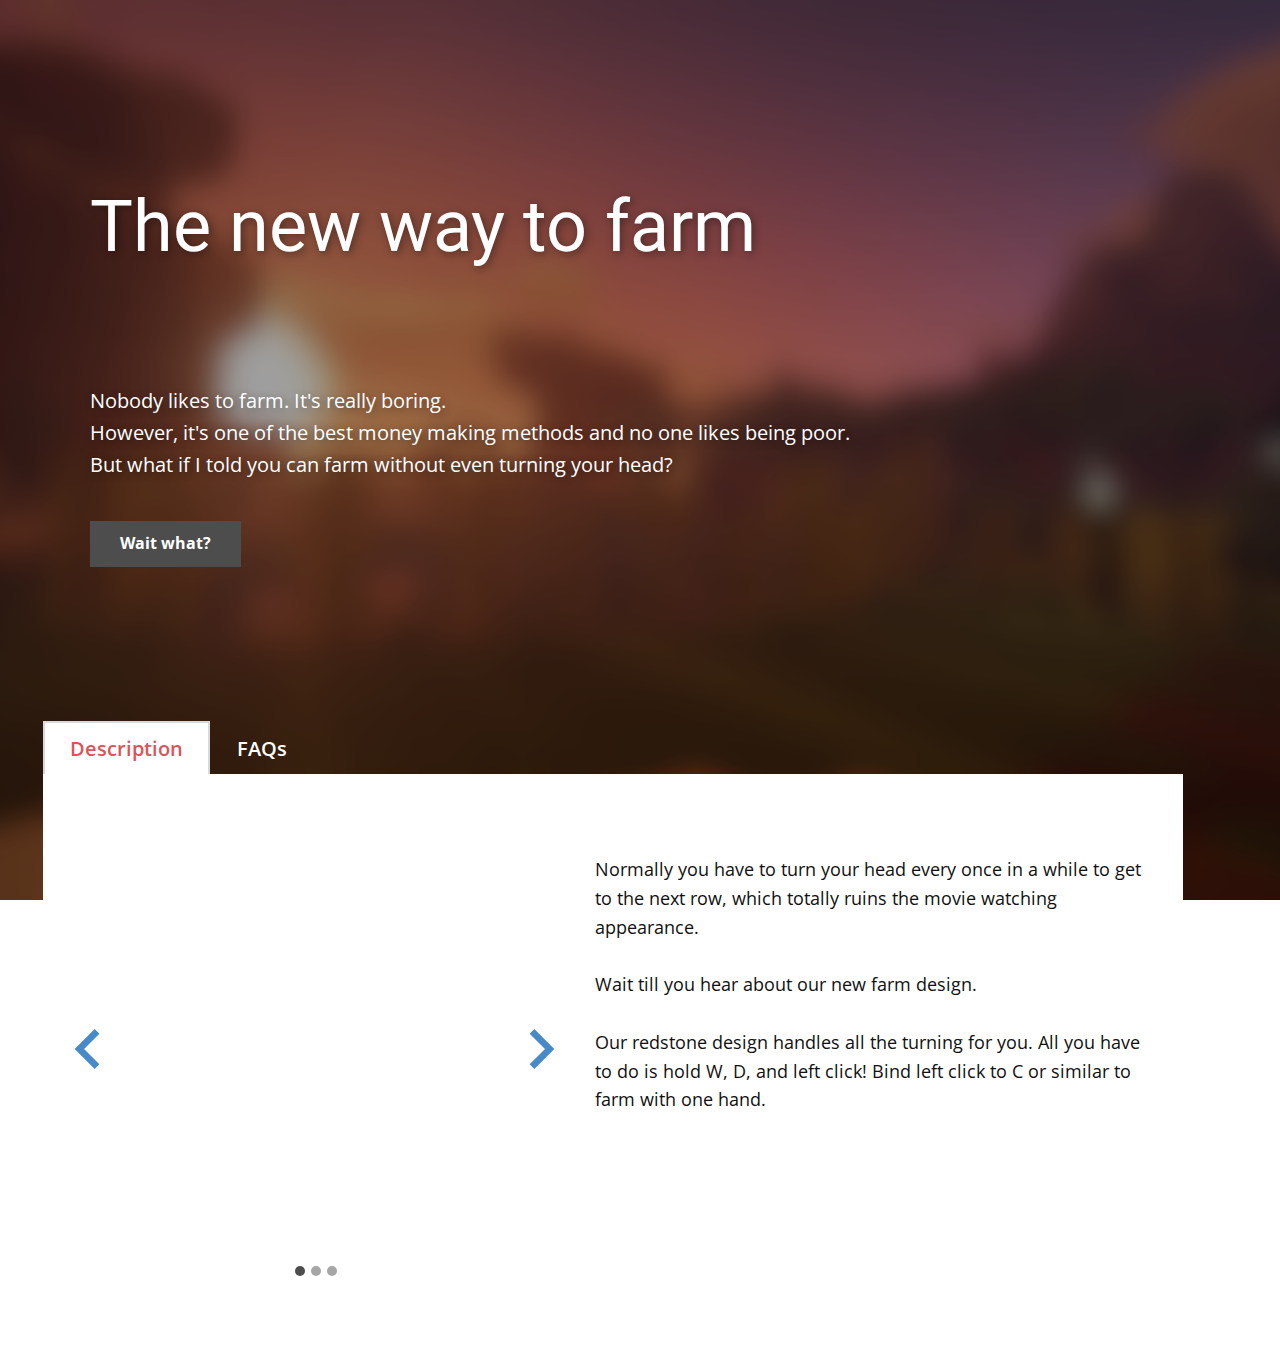
==== index.html @ c93dedf9 "WIP" ====
<!DOCTYPE html>
<html style="font-size: 16px;" lang="en">
  <head>
    <meta name="viewport" content="width=device-width, initial-scale=1.0">
    <meta charset="utf-8">
    <meta name="keywords" content="Design Perfection">
    <meta name="description" content="">
    <meta name="page_type" content="np-template-header-footer-from-plugin">
    <title>Farms and More</title>
    <link rel="stylesheet" href="nicepage.css" media="screen">
<link rel="stylesheet" href="Farms-and-More.css" media="screen">
    <script class="u-script" type="text/javascript" src="jquery.js" defer=""></script>
    <script class="u-script" type="text/javascript" src="nicepage.js" defer=""></script>
    <meta name="generator" content="Nicepage 3.5.1, nicepage.com">
    <link rel="icon" href="images/favicon.png">
    
    
    
    <link id="u-theme-google-font" rel="stylesheet" href="https://fonts.googleapis.com/css?family=Roboto:100,100i,300,300i,400,400i,500,500i,700,700i,900,900i|Open+Sans:300,300i,400,400i,600,600i,700,700i,800,800i">
    
    
    
    <script type="application/ld+json">{
		"@context": "http://schema.org",
		"@type": "Organization",
		"name": "aayantde",
		"url": "index.html"
}</script>
    <meta property="og:title" content="Farms and More">
    <meta property="og:type" content="website">
    <meta name="theme-color" content="#478ac9">
    <link rel="canonical" href="index.html">
    <meta property="og:url" content="index.html">
  </head>
  <body data-home-page="Farms-and-More.html" data-home-page-title="Farms and More" class="u-body u-image" style="background-position: 50% 50%; background-attachment: fixed; background-image: url(&quot;images/SvD9b9V.png&quot;);">
    <section class="u-align-left u-clearfix u-section-1" src="" id="sec-b5fa">
      <div class="u-clearfix u-sheet u-sheet-1">
        <h1 class="u-text u-text-body-alt-color u-title u-text-1">The new way to farm</h1>
        <p class="u-large-text u-text u-text-body-alt-color u-text-variant u-text-2">Nobody likes to farm. It's really boring.<br>However, it's one of the best money making methods and no one likes being poor.<br>But what if I told you can farm without even turning your head?
        </p>
        <a href="Farms-and-More.html#sec-2cba" data-page-id="719825061" class="u-active-grey-50 u-border-0 u-btn u-button-style u-grey-70 u-hover-grey-60 u-btn-1">Wait what?</a>
      </div>
    </section>
    <section class="u-align-center u-clearfix u-section-2" id="sec-2cba">
      <div class="u-clearfix u-sheet u-sheet-1">
        <div class="u-tabs u-tabs-1">
          <ul class="u-border-1 u-border-grey-25 u-tab-list u-unstyled" role="tablist">
            <li class="u-tab-item" role="presentation">
              <a class="active u-active-white u-border-2 u-border-active-grey-15 u-border-hover-grey-15 u-border-no-bottom u-button-style u-tab-link u-text-active-palette-2-base u-text-body-alt-color u-text-hover-white u-tab-link-1" id="link-tab-0da5" href="#tab-0da5" role="tab" aria-controls="tab-0da5" aria-selected="true">Description</a>
            </li>
            <li class="u-tab-item" role="presentation">
              <a class="u-active-white u-border-2 u-border-active-grey-15 u-border-hover-grey-15 u-border-no-bottom u-button-style u-tab-link u-text-active-palette-2-base u-text-body-alt-color u-text-hover-white u-tab-link-2" id="link-tab-3f70" href="#tab-3f70" role="tab" aria-controls="tab-3f70" aria-selected="false">FAQs</a>
            </li>
          </ul>
          <div class="u-tab-content">
            <div class="u-container-style u-tab-active u-tab-pane u-white u-tab-pane-1" id="tab-0da5" role="tabpanel" aria-labelledby="link-tab-0da5">
              <div class="u-container-layout u-container-layout-1">
                <p class="u-text u-text-1">Normally you have to turn your head every once in a while to get to the next row, which totally ruins the movie watching appearance.<br>
                  <br>Wait till you hear about our new farm design.<br>
                  <br>Our redstone design handles all the turning for you. All you have to do is hold W, D, and left click! Bind left click to C or similar to farm with one hand.
                </p>
                <div class="u-carousel u-gallery u-layout-carousel u-lightbox u-no-transition u-product-zoom u-show-text-none u-gallery-1" data-interval="5000" data-u-ride="carousel" id="carousel-03bb">
                  <ol class="u-absolute-hcenter u-carousel-indicators u-carousel-indicators-1">
                    <li data-u-target="#carousel-03bb" data-u-slide-to="0" class="u-active u-grey-70 u-shape-circle" style="width: 10px; height: 10px;"></li>
                    <li data-u-target="#carousel-03bb" data-u-slide-to="1" class="u-grey-70 u-shape-circle" style="width: 10px; height: 10px;"></li>
                    <li data-u-target="#carousel-03bb" data-u-slide-to="2" class="u-grey-70 u-shape-circle" style="width: 10px; height: 10px;"></li>
                  </ol>
                  <div class="u-carousel-inner u-gallery-inner" role="listbox">
                    <div class="u-active u-carousel-item u-gallery-item">
                      <div class="u-back-slide" data-image-width="1920" data-image-height="1080">
                        <img class="u-back-image u-expanded" src="https://cdn.discordapp.com/attachments/802883640731893782/805129166189101096/unknown.png">
                      </div>
                      <div class="u-over-slide u-over-slide-1">
                        <h3 class="u-gallery-heading">Sample Title</h3>
                        <p class="u-gallery-text">Sample Text</p>
                      </div>
                    </div>
                    <div class="u-carousel-item u-gallery-item">
                      <div class="u-back-slide" data-image-width="1600" data-image-height="900">
                        <img class="u-back-image u-expanded" src="images/unknown1.png">
                      </div>
                      <div class="u-over-slide u-over-slide-2">
                        <h3 class="u-gallery-heading">Sample Title</h3>
                        <p class="u-gallery-text">Sample Text</p>
                      </div>
                    </div>
                    <div class="u-carousel-item u-gallery-item" data-image-width="1600" data-image-height="900">
                      <div class="u-back-slide">
                        <img class="u-back-image u-expanded" src="images/unknown.png">
                      </div>
                      <div class="u-over-slide u-over-slide-3">
                        <h3 class="u-gallery-heading"></h3>
                        <p class="u-gallery-text"></p>
                      </div>
                    </div>
                  </div>
                  <a class="u-absolute-vcenter u-carousel-control u-carousel-control-prev u-icon-circle u-opacity u-opacity-70 u-text-palette-1-base u-carousel-control-1" href="#carousel-03bb" role="button" data-u-slide="prev">
                    <span aria-hidden="true">
                      <svg viewBox="0 0 256 256"><g><polygon points="207.093,30.187 176.907,0 48.907,128 176.907,256 207.093,225.813 109.28,128"></polygon>
</g></svg>
                    </span>
                    <span class="sr-only">
                      <svg viewBox="0 0 256 256"><g><polygon points="207.093,30.187 176.907,0 48.907,128 176.907,256 207.093,225.813 109.28,128"></polygon>
</g></svg>
                    </span>
                  </a>
                  <a class="u-absolute-vcenter u-carousel-control u-carousel-control-next u-icon-circle u-opacity u-opacity-70 u-text-palette-1-base u-carousel-control-2" href="#carousel-03bb" role="button" data-u-slide="next">
                    <span aria-hidden="true">
                      <svg viewBox="0 0 306 306"><g id="chevron-right"><polygon points="94.35,0 58.65,35.7 175.95,153 58.65,270.3 94.35,306 247.35,153"></polygon>
</g></svg>
                    </span>
                    <span class="sr-only">
                      <svg viewBox="0 0 306 306"><g id="chevron-right"><polygon points="94.35,0 58.65,35.7 175.95,153 58.65,270.3 94.35,306 247.35,153"></polygon>
</g></svg>
                    </span>
                  </a>
                </div>
              </div>
            </div>
            <div class="u-container-style u-tab-pane u-white u-tab-pane-2" id="tab-3f70" role="tabpanel" aria-labelledby="link-tab-3f70">
              <div class="u-container-layout u-container-layout-2">
                <div class="u-clearfix u-custom-html u-custom-html-1">
                  <iframe src="https://canary.discord.com/widget?id=794658693605883984&amp;theme=dark" width="350" height="500" allowtransparency="true" frameborder="0" sandbox="allow-popups allow-popups-to-escape-sandbox allow-same-origin allow-scripts"></iframe>
                </div>
                <p class="u-text u-text-2">Are there any requirements for the farms? (excluding cocoa, pumpkins, and cane)?<br>Yes, you need to either be on minecraft version 1.12+, or have Patcher's crop hit boxes on.<br>How much money does the nether wart farm make in an hour?<br>That depends on your gear and farming level. At Farming 50, Leg  elepant level 87, 100mill counter recombed hoe, you would make around 5.5mill an hour<br>&nbsp;Do you need your island size upgraded?<br>Short Answer, yes. But we will most likely have schematics for non upgraded islands too.<br>Are these schematics bannable?<br>As long as you are there pressing all the keys, no. If you abuse bugs, you may be banned for macroing.<br>What protections, if any, are for the farm building service?<br>For the buyer to pay half or more before the builder starts farming
                </p>
              </div>
            </div>
          </div>
        </div>
      </div>
    </section>
    
    
    
  </body>
</html>
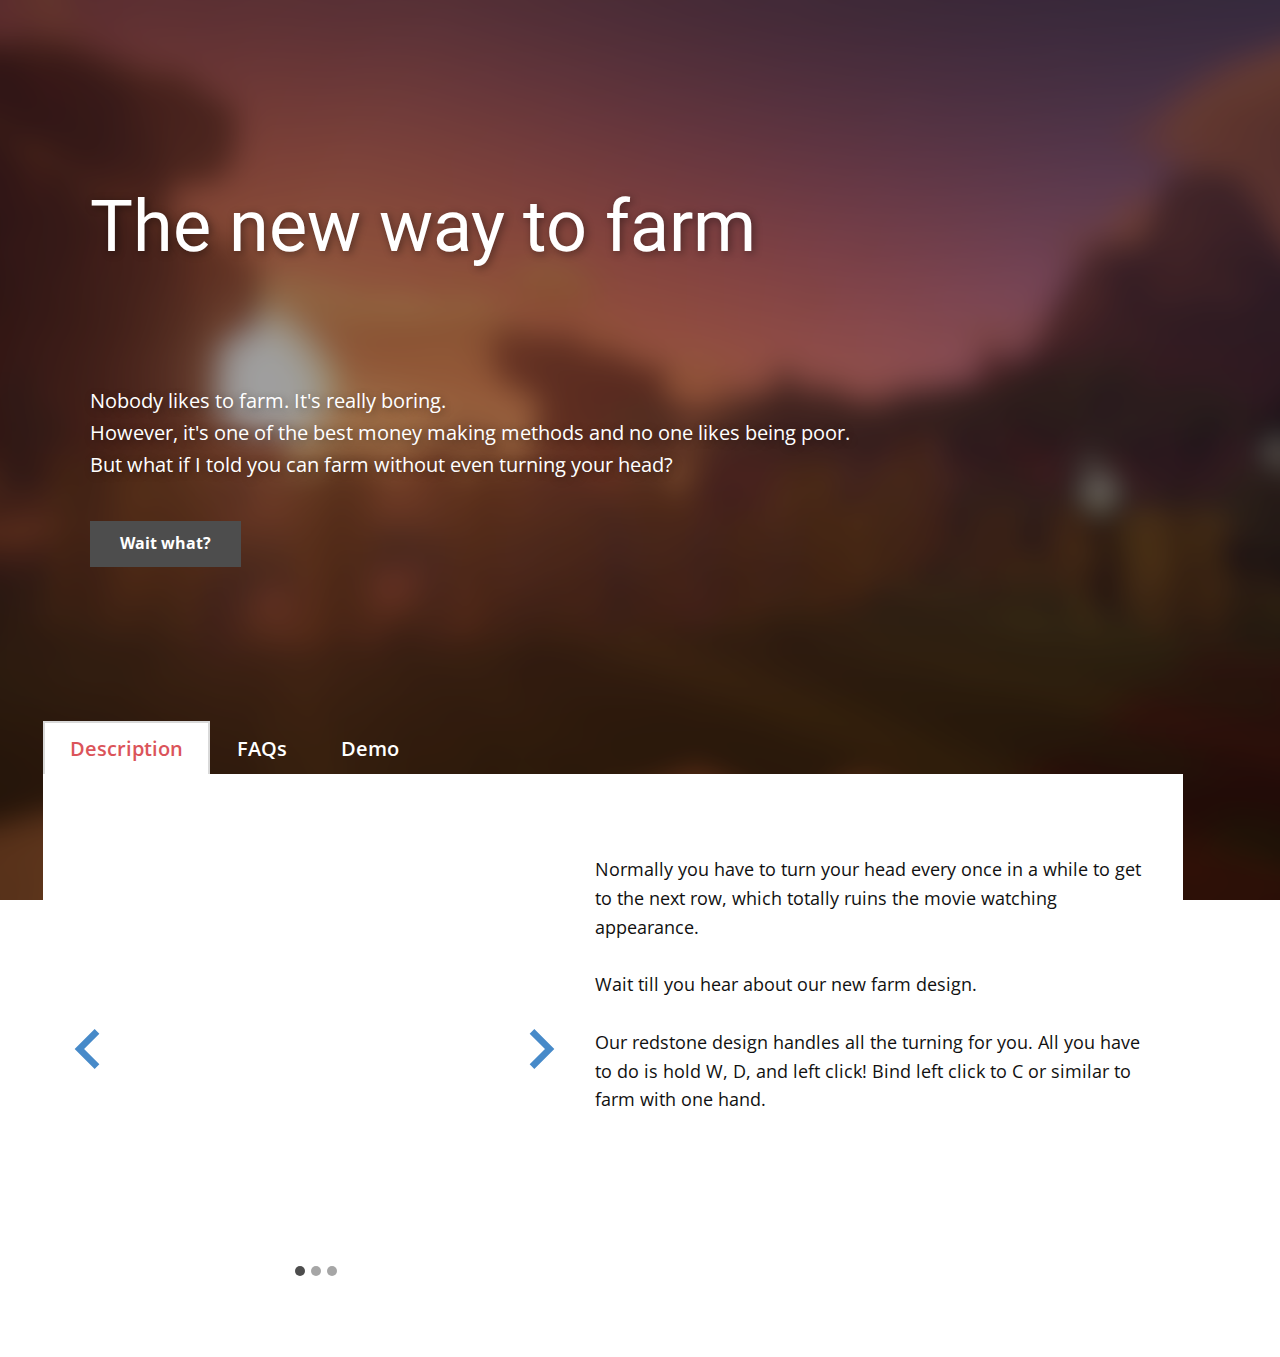
==== commit 79b09124: "Added Demo" ====
--- a/index.html
+++ b/index.html
@@ -11,7 +11,7 @@
 <link rel="stylesheet" href="Farms-and-More.css" media="screen">
     <script class="u-script" type="text/javascript" src="jquery.js" defer=""></script>
     <script class="u-script" type="text/javascript" src="nicepage.js" defer=""></script>
-    <meta name="generator" content="Nicepage 3.5.1, nicepage.com">
+    <meta name="generator" content="Nicepage 3.5.3, nicepage.com">
     <link rel="icon" href="images/favicon.png">
     
     
@@ -23,7 +23,7 @@
     <script type="application/ld+json">{
 		"@context": "http://schema.org",
 		"@type": "Organization",
-		"name": "aayantde",
+		"name": "hypixelfarms",
 		"url": "index.html"
 }</script>
     <meta property="og:title" content="Farms and More">
@@ -41,8 +41,8 @@
         <a href="Farms-and-More.html#sec-2cba" data-page-id="719825061" class="u-active-grey-50 u-border-0 u-btn u-button-style u-grey-70 u-hover-grey-60 u-btn-1">Wait what?</a>
       </div>
     </section>
-    <section class="u-align-center u-clearfix u-section-2" id="sec-2cba">
-      <div class="u-clearfix u-sheet u-sheet-1">
+    <section class="u-align-center u-clearfix u-section-2" id="tabs">
+      <div class="u-clearfix u-sheet u-valign-top u-sheet-1">
         <div class="u-tabs u-tabs-1">
           <ul class="u-border-1 u-border-grey-25 u-tab-list u-unstyled" role="tablist">
             <li class="u-tab-item" role="presentation">
@@ -50,6 +50,9 @@
             </li>
             <li class="u-tab-item" role="presentation">
               <a class="u-active-white u-border-2 u-border-active-grey-15 u-border-hover-grey-15 u-border-no-bottom u-button-style u-tab-link u-text-active-palette-2-base u-text-body-alt-color u-text-hover-white u-tab-link-2" id="link-tab-3f70" href="#tab-3f70" role="tab" aria-controls="tab-3f70" aria-selected="false">FAQs</a>
+            </li>
+            <li class="u-tab-item" role="presentation">
+              <a class="u-active-white u-border-2 u-border-active-grey-15 u-border-hover-grey-15 u-border-no-bottom u-button-style u-tab-link u-text-active-palette-2-base u-text-body-alt-color u-text-hover-white u-tab-link-3" id="link-tab-b218" href="#tab-b218" role="tab" aria-controls="tab-b218" aria-selected="false">Demo</a>
             </li>
           </ul>
           <div class="u-tab-content">
@@ -68,20 +71,20 @@
                   <div class="u-carousel-inner u-gallery-inner" role="listbox">
                     <div class="u-active u-carousel-item u-gallery-item">
                       <div class="u-back-slide" data-image-width="1920" data-image-height="1080">
-                        <img class="u-back-image u-expanded" src="https://cdn.discordapp.com/attachments/802883640731893782/805129166189101096/unknown.png">
+                        <img class="u-back-image u-expanded" src="https://cdn.discordapp.com/attachments/802883640731893782/805129166189101096/unknown.png" alt="">
                       </div>
                       <div class="u-over-slide u-over-slide-1">
-                        <h3 class="u-gallery-heading">Sample Title</h3>
-                        <p class="u-gallery-text">Sample Text</p>
+                        <h3 class="u-gallery-heading"></h3>
+                        <p class="u-gallery-text"></p>
                       </div>
                     </div>
                     <div class="u-carousel-item u-gallery-item">
                       <div class="u-back-slide" data-image-width="1600" data-image-height="900">
-                        <img class="u-back-image u-expanded" src="images/unknown1.png">
+                        <img class="u-back-image u-expanded" src="images/unknown1.png" alt="">
                       </div>
                       <div class="u-over-slide u-over-slide-2">
-                        <h3 class="u-gallery-heading">Sample Title</h3>
-                        <p class="u-gallery-text">Sample Text</p>
+                        <h3 class="u-gallery-heading"></h3>
+                        <p class="u-gallery-text"></p>
                       </div>
                     </div>
                     <div class="u-carousel-item u-gallery-item" data-image-width="1600" data-image-height="900">
@@ -126,6 +129,16 @@
                 </p>
               </div>
             </div>
+            <div class="u-container-style u-tab-pane u-white u-tab-pane-3" id="tab-b218" role="tabpanel" aria-labelledby="link-tab-b218">
+              <div class="u-container-layout u-container-layout-3">
+                <div class="u-video u-video-contain u-video-1">
+                  <div style="position: absolute;" class="embed-responsive">
+                    <iframe style="position: absolute;top: 0;left: 0;width: 100%;height: 100%;" class="embed-responsive-item" src="https://www.youtube.com/embed/a3Igk-L5N60?mute=0&amp;showinfo=0&amp;controls=0&amp;start=0" frameborder="0" allowfullscreen=""></iframe>
+                  </div>
+                </div>
+                <p class="u-small-text u-text u-text-font u-text-variant u-text-3">A video showcasing how the wart farm turns for you.</p>
+              </div>
+            </div>
           </div>
         </div>
       </div>
--- a/Farms-and-More.css
+++ b/Farms-and-More.css
@@ -70,6 +70,13 @@
   padding: 10px 25px;
 }
 
+.u-section-2 .u-tab-link-3 {
+  font-size: 1.25rem;
+  background-image: none;
+  font-weight: 600;
+  padding: 10px 25px;
+}
+
 .u-section-2 .u-tab-pane-1 {
   background-image: none;
 }
@@ -136,13 +143,31 @@
 
 .u-section-2 .u-custom-html-1 {
   min-height: 507px;
-  height: auto;
   margin: 0 838px 0 0;
 }
 
 .u-section-2 .u-text-2 {
   font-size: 1.0625rem;
   margin: -418px 0 0 358px;
+}
+
+.u-section-2 .u-tab-pane-3 {
+  background-image: none;
+}
+
+.u-section-2 .u-container-layout-3 {
+  padding: 30px;
+}
+
+.u-section-2 .u-video-1 {
+  width: 720px;
+  height: 405px;
+  margin: 8px auto 0 170px;
+}
+
+.u-section-2 .u-text-3 {
+  font-size: 1.125rem;
+  margin: 16px 307px 0 288px;
 }
 
 @media (max-width: 1199px) {
@@ -168,12 +193,22 @@
   .u-section-2 .u-custom-html-1 {
     width: 540px;
     margin-right: 638px;
+    height: auto;
   }
 
   .u-section-2 .u-text-2 {
     margin-right: 16px;
     margin-left: 158px;
   }
+
+  .u-section-2 .u-video-1 {
+    margin-left: 160px;
+  }
+
+  .u-section-2 .u-text-3 {
+    margin-left: 188px;
+    margin-right: 207px;
+  }
 }
 
 @media (max-width: 991px) {
@@ -194,6 +229,16 @@
     margin-right: 12px;
     margin-left: 0;
   }
+
+  .u-section-2 .u-video-1 {
+    width: 660px;
+    margin-left: 0;
+  }
+
+  .u-section-2 .u-text-3 {
+    margin-left: 78px;
+    margin-right: 97px;
+  }
 }
 
 @media (max-width: 767px) {
@@ -223,6 +268,20 @@
 
   .u-section-2 .u-text-2 {
     margin-right: 9px;
+  }
+
+  .u-section-2 .u-container-layout-3 {
+    padding-left: 10px;
+    padding-right: 10px;
+  }
+
+  .u-section-2 .u-video-1 {
+    width: 520px;
+  }
+
+  .u-section-2 .u-text-3 {
+    margin-left: 8px;
+    margin-right: 27px;
   }
 }
 
@@ -250,4 +309,13 @@
   .u-section-2 .u-text-2 {
     margin-right: 6px;
   }
+
+  .u-section-2 .u-video-1 {
+    width: 320px;
+  }
+
+  .u-section-2 .u-text-3 {
+    margin-left: 0;
+    margin-right: 0;
+  }
 }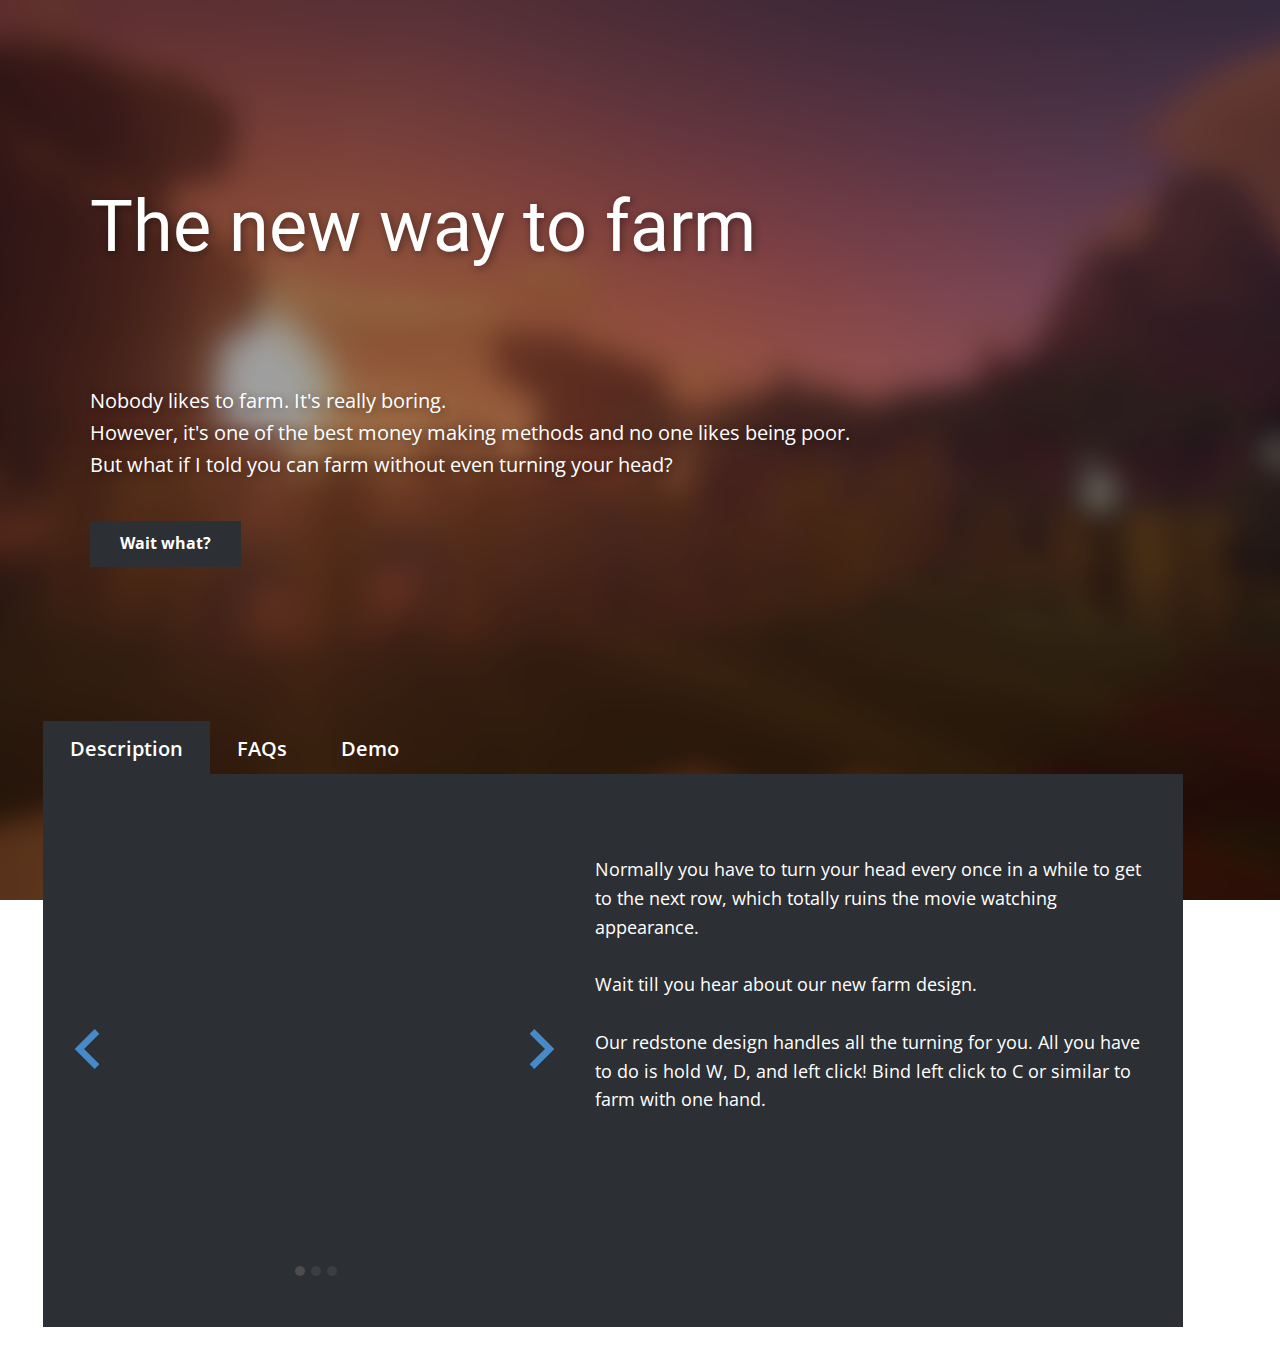
==== commit c2940777: "Add meta tags" ====
--- a/index.html
+++ b/index.html
@@ -26,9 +26,11 @@
 		"name": "hypixelfarms",
 		"url": "index.html"
 }</script>
-    <meta property="og:title" content="Farms and More">
+<meta property="og:title" content="Farms and more">
+<meta property="og:description" content="Semi-afk farms. Imagine manually turning.">
+<meta property="og:image" content="https://hypixelfarms.github.io/images/favicon.png">	  
     <meta property="og:type" content="website">
-    <meta name="theme-color" content="#478ac9">
+    <meta name="theme-color" content="#872323">
     <link rel="canonical" href="index.html">
     <meta property="og:url" content="index.html">
   </head>
@@ -147,4 +149,4 @@
     
     
   </body>
-</html>+</html>
--- a/nicepage.css
+++ b/nicepage.css
@@ -22715,8 +22715,8 @@
 .u-body.u-white,
 .u-container-style.u-white:before,
 .u-table-alt-white tr:nth-child(even) {
-  color: #111111;
-  background-color: #ffffff;
+  color: #ffffff;
+  background-color: #2c2f33;
 }
 .u-button-style.u-white,
 .u-button-style.u-white[class*="u-border-"] {
@@ -22749,7 +22749,7 @@
 a.u-button-style.u-button-style.u-active-white.active,
 a.u-button-style.u-button-style.u-active-white[class*="u-border-"].active {
   color: #111111 !important;
-  background-color: #ffffff !important;
+  background-color: #2c2f33 !important;
 }
 a.u-link.u-hover-white:hover {
   color: #ffffff !important;
@@ -23280,7 +23280,7 @@
 .u-button-style.u-grey-70,
 .u-button-style.u-grey-70[class*="u-border-"] {
   color: #ffffff !important;
-  background-color: #4d4d4d !important;
+  background-color: #2c2f33 !important;
 }
 .u-button-style.u-grey-70:hover,
 .u-button-style.u-grey-70[class*="u-border-"]:hover,
@@ -26473,8 +26473,8 @@
 a.u-button-style.u-border-hover-grey-15:focus,
 a.u-button-style.u-button-style.u-border-active-grey-15:active,
 a.u-button-style.u-button-style.u-border-active-grey-15.active {
-  color: #d9d9d9 !important;
-  border-color: #d9d9d9 !important;
+  color: #2c2f33 !important;
+  border-color: #2c2f33 !important;
 }
 .u-link.u-border-grey-15[class*="u-border-"] {
   border-color: #d9d9d9 !important;
@@ -28997,7 +28997,7 @@
 :not(.level-2) > .u-nav > .u-nav-item > a.u-nav-link.u-nav-link.u-text-active-palette-2-base.active,
 .u-popupmenu-items.u-text-hover-palette-2-base .u-nav-link:hover,
 .u-popupmenu-items.u-popupmenu-items.u-text-active-palette-2-base .u-nav-link.active {
-  color: #db545a !important;
+  color: #ffffff !important;
 }
 .u-text-palette-2-base svg,
 .u-text-hover-palette-2-base:hover svg,
@@ -31297,4 +31297,4 @@
 
  /*begin-variables base-font-size*/ 
  html { font-size: 16px; }
- /*end-variables base-font-size*/+ /*end-variables base-font-size*/
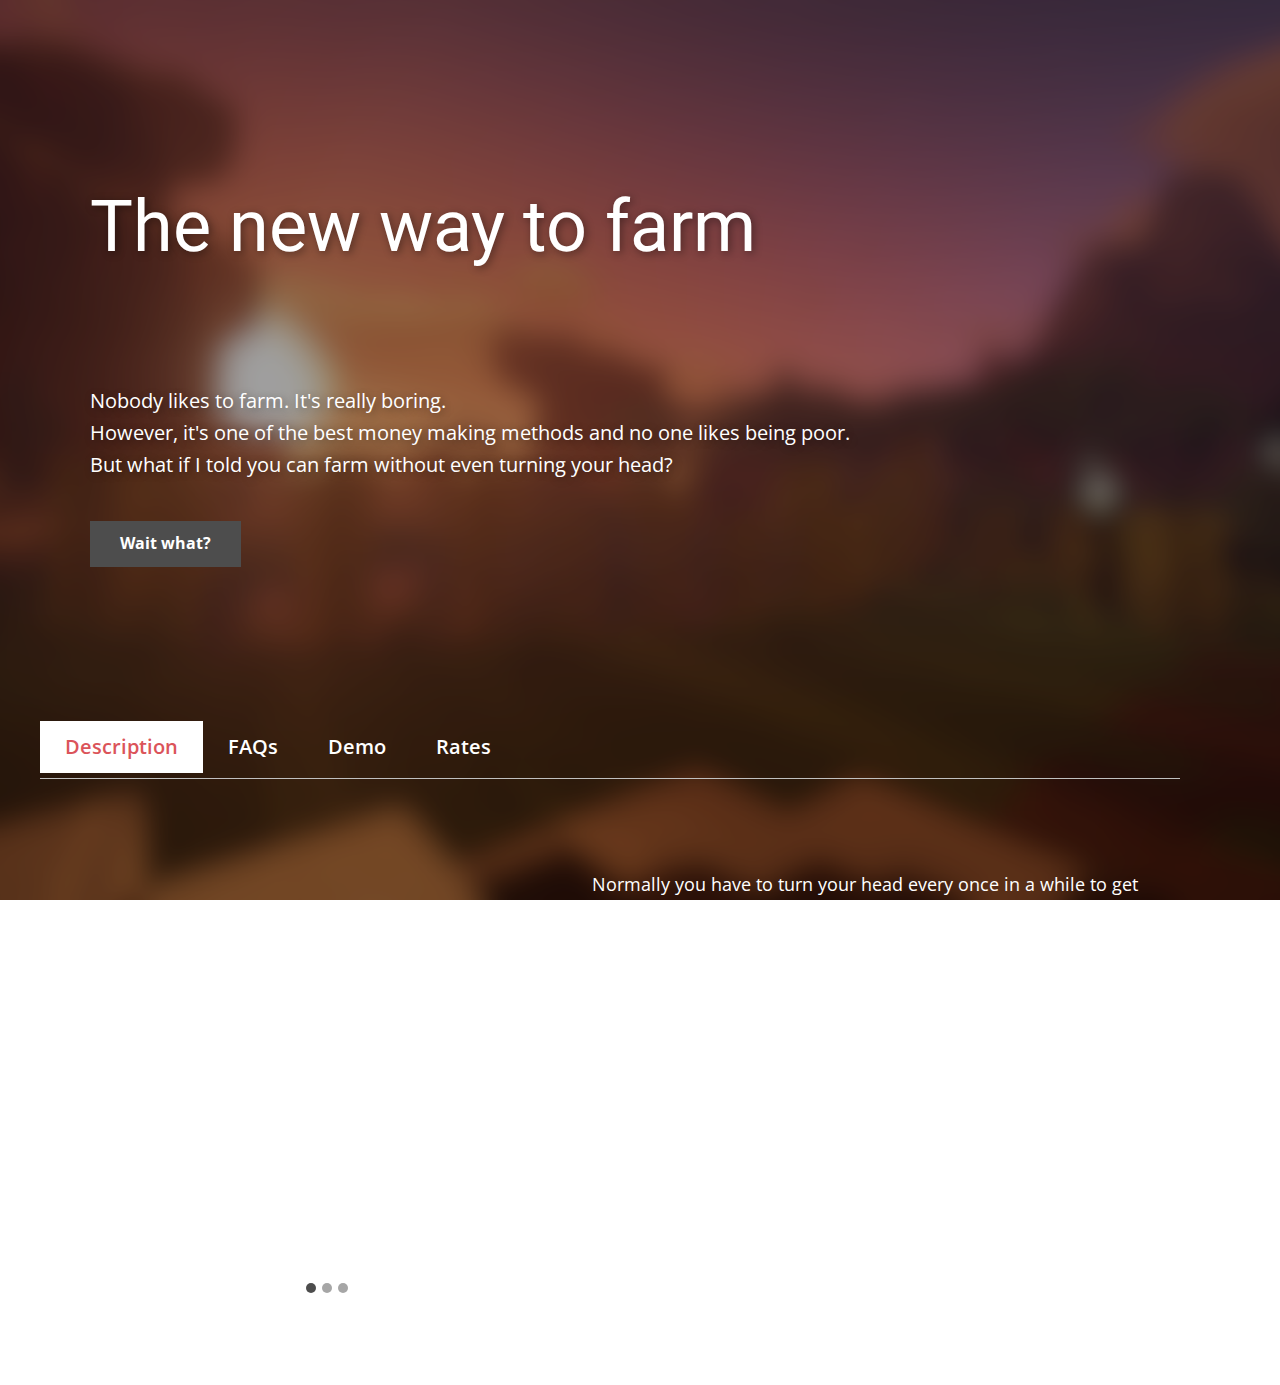
==== commit cc4bfe56: "v1" ====
--- a/index.html
+++ b/index.html
@@ -11,7 +11,10 @@
 <link rel="stylesheet" href="Farms-and-More.css" media="screen">
     <script class="u-script" type="text/javascript" src="jquery.js" defer=""></script>
     <script class="u-script" type="text/javascript" src="nicepage.js" defer=""></script>
-    <meta name="generator" content="Nicepage 3.5.3, nicepage.com">
+    <meta name="generator" content="Nicepage 3.6.2, nicepage.com">
+    <meta property="og:title" content="Farms and more">
+    <meta property="og:description" content="Semi-afk farms. Imagine manually turning.">
+    <meta property="og:image" content="https://hypixelfarms.github.io/images/favicon.png">
     <link rel="icon" href="images/favicon.png">
     
     
@@ -26,11 +29,9 @@
 		"name": "hypixelfarms",
 		"url": "index.html"
 }</script>
-<meta property="og:title" content="Farms and more">
-<meta property="og:description" content="Semi-afk farms. Imagine manually turning.">
-<meta property="og:image" content="https://hypixelfarms.github.io/images/favicon.png">	  
+    <meta property="og:title" content="Farms and More">
     <meta property="og:type" content="website">
-    <meta name="theme-color" content="#872323">
+    <meta name="theme-color" content="#478ac9">
     <link rel="canonical" href="index.html">
     <meta property="og:url" content="index.html">
   </head>
@@ -40,7 +41,7 @@
         <h1 class="u-text u-text-body-alt-color u-title u-text-1">The new way to farm</h1>
         <p class="u-large-text u-text u-text-body-alt-color u-text-variant u-text-2">Nobody likes to farm. It's really boring.<br>However, it's one of the best money making methods and no one likes being poor.<br>But what if I told you can farm without even turning your head?
         </p>
-        <a href="Farms-and-More.html#sec-2cba" data-page-id="719825061" class="u-active-grey-50 u-border-0 u-btn u-button-style u-grey-70 u-hover-grey-60 u-btn-1">Wait what?</a>
+        <a href="Farms-and-More.html#tabs" data-page-id="719825061" class="u-active-grey-50 u-border-0 u-btn u-button-style u-grey-70 u-hover-grey-60 u-btn-1">Wait what?</a>
       </div>
     </section>
     <section class="u-align-center u-clearfix u-section-2" id="tabs">
@@ -48,21 +49,25 @@
         <div class="u-tabs u-tabs-1">
           <ul class="u-border-1 u-border-grey-25 u-tab-list u-unstyled" role="tablist">
             <li class="u-tab-item" role="presentation">
-              <a class="active u-active-white u-border-2 u-border-active-grey-15 u-border-hover-grey-15 u-border-no-bottom u-button-style u-tab-link u-text-active-palette-2-base u-text-body-alt-color u-text-hover-white u-tab-link-1" id="link-tab-0da5" href="#tab-0da5" role="tab" aria-controls="tab-0da5" aria-selected="true">Description</a>
+              <a class="active u-active-white u-button-style u-tab-link u-text-active-palette-2-base u-text-body-alt-color u-text-hover-white u-tab-link-1" id="link-tab-0da5" href="#tab-0da5" role="tab" aria-controls="tab-0da5" aria-selected="true">Description</a>
             </li>
             <li class="u-tab-item" role="presentation">
-              <a class="u-active-white u-border-2 u-border-active-grey-15 u-border-hover-grey-15 u-border-no-bottom u-button-style u-tab-link u-text-active-palette-2-base u-text-body-alt-color u-text-hover-white u-tab-link-2" id="link-tab-3f70" href="#tab-3f70" role="tab" aria-controls="tab-3f70" aria-selected="false">FAQs</a>
+              <a class="u-active-white u-button-style u-tab-link u-text-active-palette-2-base u-text-body-alt-color u-text-hover-white u-tab-link-2" id="link-tab-3f70" href="#tab-3f70" role="tab" aria-controls="tab-3f70" aria-selected="false">FAQs</a>
             </li>
             <li class="u-tab-item" role="presentation">
-              <a class="u-active-white u-border-2 u-border-active-grey-15 u-border-hover-grey-15 u-border-no-bottom u-button-style u-tab-link u-text-active-palette-2-base u-text-body-alt-color u-text-hover-white u-tab-link-3" id="link-tab-b218" href="#tab-b218" role="tab" aria-controls="tab-b218" aria-selected="false">Demo</a>
+              <a class="u-active-white u-button-style u-tab-link u-text-active-palette-2-base u-text-body-alt-color u-text-hover-white u-tab-link-3" id="link-tab-b218" href="#tab-b218" role="tab" aria-controls="tab-b218" aria-selected="false">Demo</a>
+            </li>
+            <li class="u-tab-item" role="presentation">
+              <a class="u-active-white u-button-style u-tab-link u-text-active-palette-2-base u-text-body-alt-color u-text-hover-white u-tab-link-4" id="link-tab-6948" href="#tab-6948" role="tab" aria-controls="tab-6948" aria-selected="false">Rates</a>
             </li>
           </ul>
           <div class="u-tab-content">
-            <div class="u-container-style u-tab-active u-tab-pane u-white u-tab-pane-1" id="tab-0da5" role="tabpanel" aria-labelledby="link-tab-0da5">
+            <div class="u-container-style u-custom-color-1 u-opacity u-opacity-0 u-tab-active u-tab-pane u-tab-pane-1" id="tab-0da5" role="tabpanel" aria-labelledby="link-tab-0da5">
               <div class="u-container-layout u-container-layout-1">
                 <p class="u-text u-text-1">Normally you have to turn your head every once in a while to get to the next row, which totally ruins the movie watching appearance.<br>
                   <br>Wait till you hear about our new farm design.<br>
-                  <br>Our redstone design handles all the turning for you. All you have to do is hold W, D, and left click! Bind left click to C or similar to farm with one hand.
+                  <br>Our redstone design handles all the turning for you. All you have to do is hold W, D, and left click! Bind left click to C or similar to farm with one hand.<br>
+                  <br>And it's infinite farming!
                 </p>
                 <div class="u-carousel u-gallery u-layout-carousel u-lightbox u-no-transition u-product-zoom u-show-text-none u-gallery-1" data-interval="5000" data-u-ride="carousel" id="carousel-03bb">
                   <ol class="u-absolute-hcenter u-carousel-indicators u-carousel-indicators-1">
@@ -99,7 +104,7 @@
                       </div>
                     </div>
                   </div>
-                  <a class="u-absolute-vcenter u-carousel-control u-carousel-control-prev u-icon-circle u-opacity u-opacity-70 u-text-palette-1-base u-carousel-control-1" href="#carousel-03bb" role="button" data-u-slide="prev">
+                  <a class="u-absolute-vcenter u-carousel-control u-carousel-control-prev u-icon-rectangle u-opacity u-opacity-70 u-text-body-alt-color u-carousel-control-1" href="#carousel-03bb" role="button" data-u-slide="prev">
                     <span aria-hidden="true">
                       <svg viewBox="0 0 256 256"><g><polygon points="207.093,30.187 176.907,0 48.907,128 176.907,256 207.093,225.813 109.28,128"></polygon>
 </g></svg>
@@ -109,7 +114,7 @@
 </g></svg>
                     </span>
                   </a>
-                  <a class="u-absolute-vcenter u-carousel-control u-carousel-control-next u-icon-circle u-opacity u-opacity-70 u-text-palette-1-base u-carousel-control-2" href="#carousel-03bb" role="button" data-u-slide="next">
+                  <a class="u-absolute-vcenter u-carousel-control u-carousel-control-next u-icon-rectangle u-opacity u-opacity-70 u-text-body-alt-color u-carousel-control-2" href="#carousel-03bb" role="button" data-u-slide="next">
                     <span aria-hidden="true">
                       <svg viewBox="0 0 306 306"><g id="chevron-right"><polygon points="94.35,0 58.65,35.7 175.95,153 58.65,270.3 94.35,306 247.35,153"></polygon>
 </g></svg>
@@ -122,23 +127,38 @@
                 </div>
               </div>
             </div>
-            <div class="u-container-style u-tab-pane u-white u-tab-pane-2" id="tab-3f70" role="tabpanel" aria-labelledby="link-tab-3f70">
-              <div class="u-container-layout u-container-layout-2">
-                <div class="u-clearfix u-custom-html u-custom-html-1">
-                  <iframe src="https://canary.discord.com/widget?id=794658693605883984&amp;theme=dark" width="350" height="500" allowtransparency="true" frameborder="0" sandbox="allow-popups allow-popups-to-escape-sandbox allow-same-origin allow-scripts"></iframe>
-                </div>
-                <p class="u-text u-text-2">Are there any requirements for the farms? (excluding cocoa, pumpkins, and cane)?<br>Yes, you need to either be on minecraft version 1.12+, or have Patcher's crop hit boxes on.<br>How much money does the nether wart farm make in an hour?<br>That depends on your gear and farming level. At Farming 50, Leg  elepant level 87, 100mill counter recombed hoe, you would make around 5.5mill an hour<br>&nbsp;Do you need your island size upgraded?<br>Short Answer, yes. But we will most likely have schematics for non upgraded islands too.<br>Are these schematics bannable?<br>As long as you are there pressing all the keys, no. If you abuse bugs, you may be banned for macroing.<br>What protections, if any, are for the farm building service?<br>For the buyer to pay half or more before the builder starts farming
+            <div class="u-container-style u-custom-color-1 u-opacity u-opacity-0 u-tab-pane u-tab-pane-2" id="tab-3f70" role="tabpanel" aria-labelledby="link-tab-3f70">
+              <div class="u-container-layout u-valign-top u-container-layout-2">
+                <p class="u-text u-text-2"><b>How do I get these farm designs?</b>
+                  <br>Join our <a href="discord.html" data-page-id="32118236" class="u-active-none u-border-none u-btn u-button-link u-button-style u-hover-none u-none u-text-palette-1-base u-btn-1" target="_blank">Discord server</a>. Make a ticket in #ticket and request the desired farm design. <i>Only make a ticket if you are buying a design or have already bought one and need help. Otherwise go to #help-chat.</i>
+                  <br><b>What happens once I give the seller coins?</b>
+                  <br>They will provide you with a .schematic or .litematic file. They require <a href="https://www.curseforge.com/minecraft/mc-mods/schematica" class="u-active-none u-border-none u-btn u-button-link u-button-style u-hover-none u-none u-text-palette-1-base u-btn-2" target="_blank">Schematica</a>/<a href="https://www.curseforge.com/minecraft/mc-mods/litematica" class="u-active-none u-border-none u-btn u-button-link u-button-style u-hover-none u-none u-text-palette-1-base u-btn-3" target="_blank">Litematica</a> mod.<br><b style="">Are there any requirements for the farms (excluding cocoa, pumpkins, and cane)?</b>
+                  <br>Yes, you need to either be on minecraft version 1.12+, or have <a href="https://sk1er.club/mods/patcher" class="u-active-none u-border-none u-btn u-button-link u-button-style u-hover-none u-none u-text-palette-1-base u-btn-4" target="_blank">Patcher's</a> crop hit boxes on.<br><b style="">&nbsp;Do you need your island size upgraded?</b>
+                  <br>Short Answer, yes. But we will most likely have schematics for non-upgraded islands too.<br><b>Are these schematics bannable?</b>
+                  <br>As long as you are there pressing all the keys, no. If you abuse bugs, you may be banned.<br><b>I'm too lazy! Can someone build these farms for me?</b>
+                  <br>Yes! People with the Builder role are willing to build for you.<br><b>How do I make sure I don't get scammed?</b>
+                  <br>The buyer has to pay half or more before the builder starts farming. The only people that can sell you these farms/build them for you are people with the builder role. If they do not, <b>they are impersonators and should be reported to the owners.</b>
                 </p>
               </div>
             </div>
-            <div class="u-container-style u-tab-pane u-white u-tab-pane-3" id="tab-b218" role="tabpanel" aria-labelledby="link-tab-b218">
+            <div class="u-container-style u-custom-color-1 u-opacity u-opacity-0 u-tab-pane u-tab-pane-3" id="tab-b218" role="tabpanel" aria-labelledby="link-tab-b218">
               <div class="u-container-layout u-container-layout-3">
                 <div class="u-video u-video-contain u-video-1">
                   <div style="position: absolute;" class="embed-responsive">
-                    <iframe style="position: absolute;top: 0;left: 0;width: 100%;height: 100%;" class="embed-responsive-item" src="https://www.youtube.com/embed/a3Igk-L5N60?mute=0&amp;showinfo=0&amp;controls=0&amp;start=0" frameborder="0" allowfullscreen=""></iframe>
+                    <iframe style="position: absolute;top: 0;left: 0;width: 100%;height: 100%;" class="embed-responsive-item" src="https://www.youtube.com/embed/UEpdYCo8IGE?mute=0&amp;showinfo=0&amp;controls=0&amp;start=0" frameborder="0" allowfullscreen=""></iframe>
                   </div>
                 </div>
                 <p class="u-small-text u-text u-text-font u-text-variant u-text-3">A video showcasing how the wart farm turns for you.</p>
+              </div>
+            </div>
+            <div class="u-container-style u-custom-color-1 u-opacity u-opacity-0 u-tab-pane u-tab-pane-4" id="tab-6948" role="tabpanel" aria-labelledby="link-tab-6948">
+              <div class="u-container-layout u-container-layout-4">
+                <p class="u-text u-text-4"><b>Price for Schematics</b>
+                  <br>Netherwart: FREE<br>Pumpkin/Melon farm: 10mill<br>Sugar cane farm: 10mill<br>Potato/carrot/wheat farm: 10mill<br>Cocoa bean farm: 10mill<br>
+                </p>
+                <p class="u-text u-text-5"><b>Price for building (comes with schematic on request)</b>
+                  <br>Netherwart farm price: 50m<br>Pumpkin/Melon farm price: 120mill<br>Sugar cane farm price: 150mill<br>Potato/carrot/wheat farm price: 80mill<br>Cocoa price: 120mill
+                </p>
               </div>
             </div>
           </div>
@@ -149,4 +169,4 @@
     
     
   </body>
-</html>
+</html>--- a/nicepage.css
+++ b/nicepage.css
@@ -1,4 +1,4 @@
-/*!
+/*begin-commonstyles library*//*!
  * froala_editor v3.2.3 (https://www.froala.com/wysiwyg-editor)
  * License https://froala.com/wysiwyg-editor/terms/
  * Copyright 2014-2020 Froala Labs
@@ -360,7 +360,7 @@
       float: right;
       margin: 5px 0 5px 5px;
       max-width: calc(100% - 5px); }
-/*begin-commonstyles animate*/@charset "UTF-8";
+/*end-commonstyles library*//*begin-commonstyles library*/@charset "UTF-8";
 
 /*!
  * animate.css -https://daneden.github.io/animate.css/
@@ -3985,7 +3985,7 @@
     animation-iteration-count: 1 !important;
   }
 }
-/*end-commonstyles animate*//*! normalize.css v4.1.1 | MIT License | github.com/necolas/normalize.css */
+/*end-commonstyles library*//*! normalize.css v4.1.1 | MIT License | github.com/necolas/normalize.css */
 html {
   font-family: sans-serif;
   -ms-text-size-adjust: 100%;
@@ -14042,13 +14042,16 @@
   width: 0;
   height: 0;
 }
-.u-icon-circle {
+.u-icon-circle,
+.u-icon-circle img {
   border-radius: 50%;
 }
-.u-icon-rounded {
+.u-icon-rounded,
+.u-icon-rounded img {
   border-radius: 10px;
 }
 .u-file-icon img {
+  object-fit: cover;
   width: 100%;
   height: 100%;
 }
@@ -14473,6 +14476,9 @@
 .u-spacing-100:not(.u-text) > li:not(:last-child) {
   margin-right: 100px;
 }
+.u-spacing-100 > .u-accordion-item + .u-accordion-item {
+  margin-top: 100px;
+}
 .u-h-spacing-100 .u-nav-link {
   padding-left: 100px;
   padding-right: 100px;
@@ -14487,6 +14493,9 @@
 .u-spacing-99:not(.u-text) > li:not(:last-child) {
   margin-right: 99px;
 }
+.u-spacing-99 > .u-accordion-item + .u-accordion-item {
+  margin-top: 99px;
+}
 .u-h-spacing-99 .u-nav-link {
   padding-left: 99px;
   padding-right: 99px;
@@ -14501,6 +14510,9 @@
 .u-spacing-98:not(.u-text) > li:not(:last-child) {
   margin-right: 98px;
 }
+.u-spacing-98 > .u-accordion-item + .u-accordion-item {
+  margin-top: 98px;
+}
 .u-h-spacing-98 .u-nav-link {
   padding-left: 98px;
   padding-right: 98px;
@@ -14515,6 +14527,9 @@
 .u-spacing-97:not(.u-text) > li:not(:last-child) {
   margin-right: 97px;
 }
+.u-spacing-97 > .u-accordion-item + .u-accordion-item {
+  margin-top: 97px;
+}
 .u-h-spacing-97 .u-nav-link {
   padding-left: 97px;
   padding-right: 97px;
@@ -14529,6 +14544,9 @@
 .u-spacing-96:not(.u-text) > li:not(:last-child) {
   margin-right: 96px;
 }
+.u-spacing-96 > .u-accordion-item + .u-accordion-item {
+  margin-top: 96px;
+}
 .u-h-spacing-96 .u-nav-link {
   padding-left: 96px;
   padding-right: 96px;
@@ -14543,6 +14561,9 @@
 .u-spacing-95:not(.u-text) > li:not(:last-child) {
   margin-right: 95px;
 }
+.u-spacing-95 > .u-accordion-item + .u-accordion-item {
+  margin-top: 95px;
+}
 .u-h-spacing-95 .u-nav-link {
   padding-left: 95px;
   padding-right: 95px;
@@ -14557,6 +14578,9 @@
 .u-spacing-94:not(.u-text) > li:not(:last-child) {
   margin-right: 94px;
 }
+.u-spacing-94 > .u-accordion-item + .u-accordion-item {
+  margin-top: 94px;
+}
 .u-h-spacing-94 .u-nav-link {
   padding-left: 94px;
   padding-right: 94px;
@@ -14571,6 +14595,9 @@
 .u-spacing-93:not(.u-text) > li:not(:last-child) {
   margin-right: 93px;
 }
+.u-spacing-93 > .u-accordion-item + .u-accordion-item {
+  margin-top: 93px;
+}
 .u-h-spacing-93 .u-nav-link {
   padding-left: 93px;
   padding-right: 93px;
@@ -14585,6 +14612,9 @@
 .u-spacing-92:not(.u-text) > li:not(:last-child) {
   margin-right: 92px;
 }
+.u-spacing-92 > .u-accordion-item + .u-accordion-item {
+  margin-top: 92px;
+}
 .u-h-spacing-92 .u-nav-link {
   padding-left: 92px;
   padding-right: 92px;
@@ -14599,6 +14629,9 @@
 .u-spacing-91:not(.u-text) > li:not(:last-child) {
   margin-right: 91px;
 }
+.u-spacing-91 > .u-accordion-item + .u-accordion-item {
+  margin-top: 91px;
+}
 .u-h-spacing-91 .u-nav-link {
   padding-left: 91px;
   padding-right: 91px;
@@ -14613,6 +14646,9 @@
 .u-spacing-90:not(.u-text) > li:not(:last-child) {
   margin-right: 90px;
 }
+.u-spacing-90 > .u-accordion-item + .u-accordion-item {
+  margin-top: 90px;
+}
 .u-h-spacing-90 .u-nav-link {
   padding-left: 90px;
   padding-right: 90px;
@@ -14627,6 +14663,9 @@
 .u-spacing-89:not(.u-text) > li:not(:last-child) {
   margin-right: 89px;
 }
+.u-spacing-89 > .u-accordion-item + .u-accordion-item {
+  margin-top: 89px;
+}
 .u-h-spacing-89 .u-nav-link {
   padding-left: 89px;
   padding-right: 89px;
@@ -14641,6 +14680,9 @@
 .u-spacing-88:not(.u-text) > li:not(:last-child) {
   margin-right: 88px;
 }
+.u-spacing-88 > .u-accordion-item + .u-accordion-item {
+  margin-top: 88px;
+}
 .u-h-spacing-88 .u-nav-link {
   padding-left: 88px;
   padding-right: 88px;
@@ -14655,6 +14697,9 @@
 .u-spacing-87:not(.u-text) > li:not(:last-child) {
   margin-right: 87px;
 }
+.u-spacing-87 > .u-accordion-item + .u-accordion-item {
+  margin-top: 87px;
+}
 .u-h-spacing-87 .u-nav-link {
   padding-left: 87px;
   padding-right: 87px;
@@ -14669,6 +14714,9 @@
 .u-spacing-86:not(.u-text) > li:not(:last-child) {
   margin-right: 86px;
 }
+.u-spacing-86 > .u-accordion-item + .u-accordion-item {
+  margin-top: 86px;
+}
 .u-h-spacing-86 .u-nav-link {
   padding-left: 86px;
   padding-right: 86px;
@@ -14683,6 +14731,9 @@
 .u-spacing-85:not(.u-text) > li:not(:last-child) {
   margin-right: 85px;
 }
+.u-spacing-85 > .u-accordion-item + .u-accordion-item {
+  margin-top: 85px;
+}
 .u-h-spacing-85 .u-nav-link {
   padding-left: 85px;
   padding-right: 85px;
@@ -14697,6 +14748,9 @@
 .u-spacing-84:not(.u-text) > li:not(:last-child) {
   margin-right: 84px;
 }
+.u-spacing-84 > .u-accordion-item + .u-accordion-item {
+  margin-top: 84px;
+}
 .u-h-spacing-84 .u-nav-link {
   padding-left: 84px;
   padding-right: 84px;
@@ -14711,6 +14765,9 @@
 .u-spacing-83:not(.u-text) > li:not(:last-child) {
   margin-right: 83px;
 }
+.u-spacing-83 > .u-accordion-item + .u-accordion-item {
+  margin-top: 83px;
+}
 .u-h-spacing-83 .u-nav-link {
   padding-left: 83px;
   padding-right: 83px;
@@ -14725,6 +14782,9 @@
 .u-spacing-82:not(.u-text) > li:not(:last-child) {
   margin-right: 82px;
 }
+.u-spacing-82 > .u-accordion-item + .u-accordion-item {
+  margin-top: 82px;
+}
 .u-h-spacing-82 .u-nav-link {
   padding-left: 82px;
   padding-right: 82px;
@@ -14739,6 +14799,9 @@
 .u-spacing-81:not(.u-text) > li:not(:last-child) {
   margin-right: 81px;
 }
+.u-spacing-81 > .u-accordion-item + .u-accordion-item {
+  margin-top: 81px;
+}
 .u-h-spacing-81 .u-nav-link {
   padding-left: 81px;
   padding-right: 81px;
@@ -14753,6 +14816,9 @@
 .u-spacing-80:not(.u-text) > li:not(:last-child) {
   margin-right: 80px;
 }
+.u-spacing-80 > .u-accordion-item + .u-accordion-item {
+  margin-top: 80px;
+}
 .u-h-spacing-80 .u-nav-link {
   padding-left: 80px;
   padding-right: 80px;
@@ -14767,6 +14833,9 @@
 .u-spacing-79:not(.u-text) > li:not(:last-child) {
   margin-right: 79px;
 }
+.u-spacing-79 > .u-accordion-item + .u-accordion-item {
+  margin-top: 79px;
+}
 .u-h-spacing-79 .u-nav-link {
   padding-left: 79px;
   padding-right: 79px;
@@ -14781,6 +14850,9 @@
 .u-spacing-78:not(.u-text) > li:not(:last-child) {
   margin-right: 78px;
 }
+.u-spacing-78 > .u-accordion-item + .u-accordion-item {
+  margin-top: 78px;
+}
 .u-h-spacing-78 .u-nav-link {
   padding-left: 78px;
   padding-right: 78px;
@@ -14795,6 +14867,9 @@
 .u-spacing-77:not(.u-text) > li:not(:last-child) {
   margin-right: 77px;
 }
+.u-spacing-77 > .u-accordion-item + .u-accordion-item {
+  margin-top: 77px;
+}
 .u-h-spacing-77 .u-nav-link {
   padding-left: 77px;
   padding-right: 77px;
@@ -14809,6 +14884,9 @@
 .u-spacing-76:not(.u-text) > li:not(:last-child) {
   margin-right: 76px;
 }
+.u-spacing-76 > .u-accordion-item + .u-accordion-item {
+  margin-top: 76px;
+}
 .u-h-spacing-76 .u-nav-link {
   padding-left: 76px;
   padding-right: 76px;
@@ -14823,6 +14901,9 @@
 .u-spacing-75:not(.u-text) > li:not(:last-child) {
   margin-right: 75px;
 }
+.u-spacing-75 > .u-accordion-item + .u-accordion-item {
+  margin-top: 75px;
+}
 .u-h-spacing-75 .u-nav-link {
   padding-left: 75px;
   padding-right: 75px;
@@ -14837,6 +14918,9 @@
 .u-spacing-74:not(.u-text) > li:not(:last-child) {
   margin-right: 74px;
 }
+.u-spacing-74 > .u-accordion-item + .u-accordion-item {
+  margin-top: 74px;
+}
 .u-h-spacing-74 .u-nav-link {
   padding-left: 74px;
   padding-right: 74px;
@@ -14851,6 +14935,9 @@
 .u-spacing-73:not(.u-text) > li:not(:last-child) {
   margin-right: 73px;
 }
+.u-spacing-73 > .u-accordion-item + .u-accordion-item {
+  margin-top: 73px;
+}
 .u-h-spacing-73 .u-nav-link {
   padding-left: 73px;
   padding-right: 73px;
@@ -14865,6 +14952,9 @@
 .u-spacing-72:not(.u-text) > li:not(:last-child) {
   margin-right: 72px;
 }
+.u-spacing-72 > .u-accordion-item + .u-accordion-item {
+  margin-top: 72px;
+}
 .u-h-spacing-72 .u-nav-link {
   padding-left: 72px;
   padding-right: 72px;
@@ -14879,6 +14969,9 @@
 .u-spacing-71:not(.u-text) > li:not(:last-child) {
   margin-right: 71px;
 }
+.u-spacing-71 > .u-accordion-item + .u-accordion-item {
+  margin-top: 71px;
+}
 .u-h-spacing-71 .u-nav-link {
   padding-left: 71px;
   padding-right: 71px;
@@ -14893,6 +14986,9 @@
 .u-spacing-70:not(.u-text) > li:not(:last-child) {
   margin-right: 70px;
 }
+.u-spacing-70 > .u-accordion-item + .u-accordion-item {
+  margin-top: 70px;
+}
 .u-h-spacing-70 .u-nav-link {
   padding-left: 70px;
   padding-right: 70px;
@@ -14907,6 +15003,9 @@
 .u-spacing-69:not(.u-text) > li:not(:last-child) {
   margin-right: 69px;
 }
+.u-spacing-69 > .u-accordion-item + .u-accordion-item {
+  margin-top: 69px;
+}
 .u-h-spacing-69 .u-nav-link {
   padding-left: 69px;
   padding-right: 69px;
@@ -14921,6 +15020,9 @@
 .u-spacing-68:not(.u-text) > li:not(:last-child) {
   margin-right: 68px;
 }
+.u-spacing-68 > .u-accordion-item + .u-accordion-item {
+  margin-top: 68px;
+}
 .u-h-spacing-68 .u-nav-link {
   padding-left: 68px;
   padding-right: 68px;
@@ -14935,6 +15037,9 @@
 .u-spacing-67:not(.u-text) > li:not(:last-child) {
   margin-right: 67px;
 }
+.u-spacing-67 > .u-accordion-item + .u-accordion-item {
+  margin-top: 67px;
+}
 .u-h-spacing-67 .u-nav-link {
   padding-left: 67px;
   padding-right: 67px;
@@ -14949,6 +15054,9 @@
 .u-spacing-66:not(.u-text) > li:not(:last-child) {
   margin-right: 66px;
 }
+.u-spacing-66 > .u-accordion-item + .u-accordion-item {
+  margin-top: 66px;
+}
 .u-h-spacing-66 .u-nav-link {
   padding-left: 66px;
   padding-right: 66px;
@@ -14963,6 +15071,9 @@
 .u-spacing-65:not(.u-text) > li:not(:last-child) {
   margin-right: 65px;
 }
+.u-spacing-65 > .u-accordion-item + .u-accordion-item {
+  margin-top: 65px;
+}
 .u-h-spacing-65 .u-nav-link {
   padding-left: 65px;
   padding-right: 65px;
@@ -14977,6 +15088,9 @@
 .u-spacing-64:not(.u-text) > li:not(:last-child) {
   margin-right: 64px;
 }
+.u-spacing-64 > .u-accordion-item + .u-accordion-item {
+  margin-top: 64px;
+}
 .u-h-spacing-64 .u-nav-link {
   padding-left: 64px;
   padding-right: 64px;
@@ -14991,6 +15105,9 @@
 .u-spacing-63:not(.u-text) > li:not(:last-child) {
   margin-right: 63px;
 }
+.u-spacing-63 > .u-accordion-item + .u-accordion-item {
+  margin-top: 63px;
+}
 .u-h-spacing-63 .u-nav-link {
   padding-left: 63px;
   padding-right: 63px;
@@ -15005,6 +15122,9 @@
 .u-spacing-62:not(.u-text) > li:not(:last-child) {
   margin-right: 62px;
 }
+.u-spacing-62 > .u-accordion-item + .u-accordion-item {
+  margin-top: 62px;
+}
 .u-h-spacing-62 .u-nav-link {
   padding-left: 62px;
   padding-right: 62px;
@@ -15019,6 +15139,9 @@
 .u-spacing-61:not(.u-text) > li:not(:last-child) {
   margin-right: 61px;
 }
+.u-spacing-61 > .u-accordion-item + .u-accordion-item {
+  margin-top: 61px;
+}
 .u-h-spacing-61 .u-nav-link {
   padding-left: 61px;
   padding-right: 61px;
@@ -15033,6 +15156,9 @@
 .u-spacing-60:not(.u-text) > li:not(:last-child) {
   margin-right: 60px;
 }
+.u-spacing-60 > .u-accordion-item + .u-accordion-item {
+  margin-top: 60px;
+}
 .u-h-spacing-60 .u-nav-link {
   padding-left: 60px;
   padding-right: 60px;
@@ -15047,6 +15173,9 @@
 .u-spacing-59:not(.u-text) > li:not(:last-child) {
   margin-right: 59px;
 }
+.u-spacing-59 > .u-accordion-item + .u-accordion-item {
+  margin-top: 59px;
+}
 .u-h-spacing-59 .u-nav-link {
   padding-left: 59px;
   padding-right: 59px;
@@ -15061,6 +15190,9 @@
 .u-spacing-58:not(.u-text) > li:not(:last-child) {
   margin-right: 58px;
 }
+.u-spacing-58 > .u-accordion-item + .u-accordion-item {
+  margin-top: 58px;
+}
 .u-h-spacing-58 .u-nav-link {
   padding-left: 58px;
   padding-right: 58px;
@@ -15075,6 +15207,9 @@
 .u-spacing-57:not(.u-text) > li:not(:last-child) {
   margin-right: 57px;
 }
+.u-spacing-57 > .u-accordion-item + .u-accordion-item {
+  margin-top: 57px;
+}
 .u-h-spacing-57 .u-nav-link {
   padding-left: 57px;
   padding-right: 57px;
@@ -15089,6 +15224,9 @@
 .u-spacing-56:not(.u-text) > li:not(:last-child) {
   margin-right: 56px;
 }
+.u-spacing-56 > .u-accordion-item + .u-accordion-item {
+  margin-top: 56px;
+}
 .u-h-spacing-56 .u-nav-link {
   padding-left: 56px;
   padding-right: 56px;
@@ -15103,6 +15241,9 @@
 .u-spacing-55:not(.u-text) > li:not(:last-child) {
   margin-right: 55px;
 }
+.u-spacing-55 > .u-accordion-item + .u-accordion-item {
+  margin-top: 55px;
+}
 .u-h-spacing-55 .u-nav-link {
   padding-left: 55px;
   padding-right: 55px;
@@ -15117,6 +15258,9 @@
 .u-spacing-54:not(.u-text) > li:not(:last-child) {
   margin-right: 54px;
 }
+.u-spacing-54 > .u-accordion-item + .u-accordion-item {
+  margin-top: 54px;
+}
 .u-h-spacing-54 .u-nav-link {
   padding-left: 54px;
   padding-right: 54px;
@@ -15131,6 +15275,9 @@
 .u-spacing-53:not(.u-text) > li:not(:last-child) {
   margin-right: 53px;
 }
+.u-spacing-53 > .u-accordion-item + .u-accordion-item {
+  margin-top: 53px;
+}
 .u-h-spacing-53 .u-nav-link {
   padding-left: 53px;
   padding-right: 53px;
@@ -15145,6 +15292,9 @@
 .u-spacing-52:not(.u-text) > li:not(:last-child) {
   margin-right: 52px;
 }
+.u-spacing-52 > .u-accordion-item + .u-accordion-item {
+  margin-top: 52px;
+}
 .u-h-spacing-52 .u-nav-link {
   padding-left: 52px;
   padding-right: 52px;
@@ -15159,6 +15309,9 @@
 .u-spacing-51:not(.u-text) > li:not(:last-child) {
   margin-right: 51px;
 }
+.u-spacing-51 > .u-accordion-item + .u-accordion-item {
+  margin-top: 51px;
+}
 .u-h-spacing-51 .u-nav-link {
   padding-left: 51px;
   padding-right: 51px;
@@ -15173,6 +15326,9 @@
 .u-spacing-50:not(.u-text) > li:not(:last-child) {
   margin-right: 50px;
 }
+.u-spacing-50 > .u-accordion-item + .u-accordion-item {
+  margin-top: 50px;
+}
 .u-h-spacing-50 .u-nav-link {
   padding-left: 50px;
   padding-right: 50px;
@@ -15187,6 +15343,9 @@
 .u-spacing-49:not(.u-text) > li:not(:last-child) {
   margin-right: 49px;
 }
+.u-spacing-49 > .u-accordion-item + .u-accordion-item {
+  margin-top: 49px;
+}
 .u-h-spacing-49 .u-nav-link {
   padding-left: 49px;
   padding-right: 49px;
@@ -15201,6 +15360,9 @@
 .u-spacing-48:not(.u-text) > li:not(:last-child) {
   margin-right: 48px;
 }
+.u-spacing-48 > .u-accordion-item + .u-accordion-item {
+  margin-top: 48px;
+}
 .u-h-spacing-48 .u-nav-link {
   padding-left: 48px;
   padding-right: 48px;
@@ -15215,6 +15377,9 @@
 .u-spacing-47:not(.u-text) > li:not(:last-child) {
   margin-right: 47px;
 }
+.u-spacing-47 > .u-accordion-item + .u-accordion-item {
+  margin-top: 47px;
+}
 .u-h-spacing-47 .u-nav-link {
   padding-left: 47px;
   padding-right: 47px;
@@ -15229,6 +15394,9 @@
 .u-spacing-46:not(.u-text) > li:not(:last-child) {
   margin-right: 46px;
 }
+.u-spacing-46 > .u-accordion-item + .u-accordion-item {
+  margin-top: 46px;
+}
 .u-h-spacing-46 .u-nav-link {
   padding-left: 46px;
   padding-right: 46px;
@@ -15243,6 +15411,9 @@
 .u-spacing-45:not(.u-text) > li:not(:last-child) {
   margin-right: 45px;
 }
+.u-spacing-45 > .u-accordion-item + .u-accordion-item {
+  margin-top: 45px;
+}
 .u-h-spacing-45 .u-nav-link {
   padding-left: 45px;
   padding-right: 45px;
@@ -15257,6 +15428,9 @@
 .u-spacing-44:not(.u-text) > li:not(:last-child) {
   margin-right: 44px;
 }
+.u-spacing-44 > .u-accordion-item + .u-accordion-item {
+  margin-top: 44px;
+}
 .u-h-spacing-44 .u-nav-link {
   padding-left: 44px;
   padding-right: 44px;
@@ -15271,6 +15445,9 @@
 .u-spacing-43:not(.u-text) > li:not(:last-child) {
   margin-right: 43px;
 }
+.u-spacing-43 > .u-accordion-item + .u-accordion-item {
+  margin-top: 43px;
+}
 .u-h-spacing-43 .u-nav-link {
   padding-left: 43px;
   padding-right: 43px;
@@ -15285,6 +15462,9 @@
 .u-spacing-42:not(.u-text) > li:not(:last-child) {
   margin-right: 42px;
 }
+.u-spacing-42 > .u-accordion-item + .u-accordion-item {
+  margin-top: 42px;
+}
 .u-h-spacing-42 .u-nav-link {
   padding-left: 42px;
   padding-right: 42px;
@@ -15299,6 +15479,9 @@
 .u-spacing-41:not(.u-text) > li:not(:last-child) {
   margin-right: 41px;
 }
+.u-spacing-41 > .u-accordion-item + .u-accordion-item {
+  margin-top: 41px;
+}
 .u-h-spacing-41 .u-nav-link {
   padding-left: 41px;
   padding-right: 41px;
@@ -15313,6 +15496,9 @@
 .u-spacing-40:not(.u-text) > li:not(:last-child) {
   margin-right: 40px;
 }
+.u-spacing-40 > .u-accordion-item + .u-accordion-item {
+  margin-top: 40px;
+}
 .u-h-spacing-40 .u-nav-link {
   padding-left: 40px;
   padding-right: 40px;
@@ -15327,6 +15513,9 @@
 .u-spacing-39:not(.u-text) > li:not(:last-child) {
   margin-right: 39px;
 }
+.u-spacing-39 > .u-accordion-item + .u-accordion-item {
+  margin-top: 39px;
+}
 .u-h-spacing-39 .u-nav-link {
   padding-left: 39px;
   padding-right: 39px;
@@ -15341,6 +15530,9 @@
 .u-spacing-38:not(.u-text) > li:not(:last-child) {
   margin-right: 38px;
 }
+.u-spacing-38 > .u-accordion-item + .u-accordion-item {
+  margin-top: 38px;
+}
 .u-h-spacing-38 .u-nav-link {
   padding-left: 38px;
   padding-right: 38px;
@@ -15355,6 +15547,9 @@
 .u-spacing-37:not(.u-text) > li:not(:last-child) {
   margin-right: 37px;
 }
+.u-spacing-37 > .u-accordion-item + .u-accordion-item {
+  margin-top: 37px;
+}
 .u-h-spacing-37 .u-nav-link {
   padding-left: 37px;
   padding-right: 37px;
@@ -15369,6 +15564,9 @@
 .u-spacing-36:not(.u-text) > li:not(:last-child) {
   margin-right: 36px;
 }
+.u-spacing-36 > .u-accordion-item + .u-accordion-item {
+  margin-top: 36px;
+}
 .u-h-spacing-36 .u-nav-link {
   padding-left: 36px;
   padding-right: 36px;
@@ -15383,6 +15581,9 @@
 .u-spacing-35:not(.u-text) > li:not(:last-child) {
   margin-right: 35px;
 }
+.u-spacing-35 > .u-accordion-item + .u-accordion-item {
+  margin-top: 35px;
+}
 .u-h-spacing-35 .u-nav-link {
   padding-left: 35px;
   padding-right: 35px;
@@ -15397,6 +15598,9 @@
 .u-spacing-34:not(.u-text) > li:not(:last-child) {
   margin-right: 34px;
 }
+.u-spacing-34 > .u-accordion-item + .u-accordion-item {
+  margin-top: 34px;
+}
 .u-h-spacing-34 .u-nav-link {
   padding-left: 34px;
   padding-right: 34px;
@@ -15411,6 +15615,9 @@
 .u-spacing-33:not(.u-text) > li:not(:last-child) {
   margin-right: 33px;
 }
+.u-spacing-33 > .u-accordion-item + .u-accordion-item {
+  margin-top: 33px;
+}
 .u-h-spacing-33 .u-nav-link {
   padding-left: 33px;
   padding-right: 33px;
@@ -15425,6 +15632,9 @@
 .u-spacing-32:not(.u-text) > li:not(:last-child) {
   margin-right: 32px;
 }
+.u-spacing-32 > .u-accordion-item + .u-accordion-item {
+  margin-top: 32px;
+}
 .u-h-spacing-32 .u-nav-link {
   padding-left: 32px;
   padding-right: 32px;
@@ -15439,6 +15649,9 @@
 .u-spacing-31:not(.u-text) > li:not(:last-child) {
   margin-right: 31px;
 }
+.u-spacing-31 > .u-accordion-item + .u-accordion-item {
+  margin-top: 31px;
+}
 .u-h-spacing-31 .u-nav-link {
   padding-left: 31px;
   padding-right: 31px;
@@ -15453,6 +15666,9 @@
 .u-spacing-30:not(.u-text) > li:not(:last-child) {
   margin-right: 30px;
 }
+.u-spacing-30 > .u-accordion-item + .u-accordion-item {
+  margin-top: 30px;
+}
 .u-h-spacing-30 .u-nav-link {
   padding-left: 30px;
   padding-right: 30px;
@@ -15467,6 +15683,9 @@
 .u-spacing-29:not(.u-text) > li:not(:last-child) {
   margin-right: 29px;
 }
+.u-spacing-29 > .u-accordion-item + .u-accordion-item {
+  margin-top: 29px;
+}
 .u-h-spacing-29 .u-nav-link {
   padding-left: 29px;
   padding-right: 29px;
@@ -15481,6 +15700,9 @@
 .u-spacing-28:not(.u-text) > li:not(:last-child) {
   margin-right: 28px;
 }
+.u-spacing-28 > .u-accordion-item + .u-accordion-item {
+  margin-top: 28px;
+}
 .u-h-spacing-28 .u-nav-link {
   padding-left: 28px;
   padding-right: 28px;
@@ -15495,6 +15717,9 @@
 .u-spacing-27:not(.u-text) > li:not(:last-child) {
   margin-right: 27px;
 }
+.u-spacing-27 > .u-accordion-item + .u-accordion-item {
+  margin-top: 27px;
+}
 .u-h-spacing-27 .u-nav-link {
   padding-left: 27px;
   padding-right: 27px;
@@ -15509,6 +15734,9 @@
 .u-spacing-26:not(.u-text) > li:not(:last-child) {
   margin-right: 26px;
 }
+.u-spacing-26 > .u-accordion-item + .u-accordion-item {
+  margin-top: 26px;
+}
 .u-h-spacing-26 .u-nav-link {
   padding-left: 26px;
   padding-right: 26px;
@@ -15523,6 +15751,9 @@
 .u-spacing-25:not(.u-text) > li:not(:last-child) {
   margin-right: 25px;
 }
+.u-spacing-25 > .u-accordion-item + .u-accordion-item {
+  margin-top: 25px;
+}
 .u-h-spacing-25 .u-nav-link {
   padding-left: 25px;
   padding-right: 25px;
@@ -15537,6 +15768,9 @@
 .u-spacing-24:not(.u-text) > li:not(:last-child) {
   margin-right: 24px;
 }
+.u-spacing-24 > .u-accordion-item + .u-accordion-item {
+  margin-top: 24px;
+}
 .u-h-spacing-24 .u-nav-link {
   padding-left: 24px;
   padding-right: 24px;
@@ -15551,6 +15785,9 @@
 .u-spacing-23:not(.u-text) > li:not(:last-child) {
   margin-right: 23px;
 }
+.u-spacing-23 > .u-accordion-item + .u-accordion-item {
+  margin-top: 23px;
+}
 .u-h-spacing-23 .u-nav-link {
   padding-left: 23px;
   padding-right: 23px;
@@ -15565,6 +15802,9 @@
 .u-spacing-22:not(.u-text) > li:not(:last-child) {
   margin-right: 22px;
 }
+.u-spacing-22 > .u-accordion-item + .u-accordion-item {
+  margin-top: 22px;
+}
 .u-h-spacing-22 .u-nav-link {
   padding-left: 22px;
   padding-right: 22px;
@@ -15579,6 +15819,9 @@
 .u-spacing-21:not(.u-text) > li:not(:last-child) {
   margin-right: 21px;
 }
+.u-spacing-21 > .u-accordion-item + .u-accordion-item {
+  margin-top: 21px;
+}
 .u-h-spacing-21 .u-nav-link {
   padding-left: 21px;
   padding-right: 21px;
@@ -15593,6 +15836,9 @@
 .u-spacing-20:not(.u-text) > li:not(:last-child) {
   margin-right: 20px;
 }
+.u-spacing-20 > .u-accordion-item + .u-accordion-item {
+  margin-top: 20px;
+}
 .u-h-spacing-20 .u-nav-link {
   padding-left: 20px;
   padding-right: 20px;
@@ -15607,6 +15853,9 @@
 .u-spacing-19:not(.u-text) > li:not(:last-child) {
   margin-right: 19px;
 }
+.u-spacing-19 > .u-accordion-item + .u-accordion-item {
+  margin-top: 19px;
+}
 .u-h-spacing-19 .u-nav-link {
   padding-left: 19px;
   padding-right: 19px;
@@ -15621,6 +15870,9 @@
 .u-spacing-18:not(.u-text) > li:not(:last-child) {
   margin-right: 18px;
 }
+.u-spacing-18 > .u-accordion-item + .u-accordion-item {
+  margin-top: 18px;
+}
 .u-h-spacing-18 .u-nav-link {
   padding-left: 18px;
   padding-right: 18px;
@@ -15635,6 +15887,9 @@
 .u-spacing-17:not(.u-text) > li:not(:last-child) {
   margin-right: 17px;
 }
+.u-spacing-17 > .u-accordion-item + .u-accordion-item {
+  margin-top: 17px;
+}
 .u-h-spacing-17 .u-nav-link {
   padding-left: 17px;
   padding-right: 17px;
@@ -15649,6 +15904,9 @@
 .u-spacing-16:not(.u-text) > li:not(:last-child) {
   margin-right: 16px;
 }
+.u-spacing-16 > .u-accordion-item + .u-accordion-item {
+  margin-top: 16px;
+}
 .u-h-spacing-16 .u-nav-link {
   padding-left: 16px;
   padding-right: 16px;
@@ -15663,6 +15921,9 @@
 .u-spacing-15:not(.u-text) > li:not(:last-child) {
   margin-right: 15px;
 }
+.u-spacing-15 > .u-accordion-item + .u-accordion-item {
+  margin-top: 15px;
+}
 .u-h-spacing-15 .u-nav-link {
   padding-left: 15px;
   padding-right: 15px;
@@ -15677,6 +15938,9 @@
 .u-spacing-14:not(.u-text) > li:not(:last-child) {
   margin-right: 14px;
 }
+.u-spacing-14 > .u-accordion-item + .u-accordion-item {
+  margin-top: 14px;
+}
 .u-h-spacing-14 .u-nav-link {
   padding-left: 14px;
   padding-right: 14px;
@@ -15691,6 +15955,9 @@
 .u-spacing-13:not(.u-text) > li:not(:last-child) {
   margin-right: 13px;
 }
+.u-spacing-13 > .u-accordion-item + .u-accordion-item {
+  margin-top: 13px;
+}
 .u-h-spacing-13 .u-nav-link {
   padding-left: 13px;
   padding-right: 13px;
@@ -15705,6 +15972,9 @@
 .u-spacing-12:not(.u-text) > li:not(:last-child) {
   margin-right: 12px;
 }
+.u-spacing-12 > .u-accordion-item + .u-accordion-item {
+  margin-top: 12px;
+}
 .u-h-spacing-12 .u-nav-link {
   padding-left: 12px;
   padding-right: 12px;
@@ -15719,6 +15989,9 @@
 .u-spacing-11:not(.u-text) > li:not(:last-child) {
   margin-right: 11px;
 }
+.u-spacing-11 > .u-accordion-item + .u-accordion-item {
+  margin-top: 11px;
+}
 .u-h-spacing-11 .u-nav-link {
   padding-left: 11px;
   padding-right: 11px;
@@ -15733,6 +16006,9 @@
 .u-spacing-10:not(.u-text) > li:not(:last-child) {
   margin-right: 10px;
 }
+.u-spacing-10 > .u-accordion-item + .u-accordion-item {
+  margin-top: 10px;
+}
 .u-h-spacing-10 .u-nav-link {
   padding-left: 10px;
   padding-right: 10px;
@@ -15747,6 +16023,9 @@
 .u-spacing-9:not(.u-text) > li:not(:last-child) {
   margin-right: 9px;
 }
+.u-spacing-9 > .u-accordion-item + .u-accordion-item {
+  margin-top: 9px;
+}
 .u-h-spacing-9 .u-nav-link {
   padding-left: 9px;
   padding-right: 9px;
@@ -15761,6 +16040,9 @@
 .u-spacing-8:not(.u-text) > li:not(:last-child) {
   margin-right: 8px;
 }
+.u-spacing-8 > .u-accordion-item + .u-accordion-item {
+  margin-top: 8px;
+}
 .u-h-spacing-8 .u-nav-link {
   padding-left: 8px;
   padding-right: 8px;
@@ -15775,6 +16057,9 @@
 .u-spacing-7:not(.u-text) > li:not(:last-child) {
   margin-right: 7px;
 }
+.u-spacing-7 > .u-accordion-item + .u-accordion-item {
+  margin-top: 7px;
+}
 .u-h-spacing-7 .u-nav-link {
   padding-left: 7px;
   padding-right: 7px;
@@ -15789,6 +16074,9 @@
 .u-spacing-6:not(.u-text) > li:not(:last-child) {
   margin-right: 6px;
 }
+.u-spacing-6 > .u-accordion-item + .u-accordion-item {
+  margin-top: 6px;
+}
 .u-h-spacing-6 .u-nav-link {
   padding-left: 6px;
   padding-right: 6px;
@@ -15803,6 +16091,9 @@
 .u-spacing-5:not(.u-text) > li:not(:last-child) {
   margin-right: 5px;
 }
+.u-spacing-5 > .u-accordion-item + .u-accordion-item {
+  margin-top: 5px;
+}
 .u-h-spacing-5 .u-nav-link {
   padding-left: 5px;
   padding-right: 5px;
@@ -15817,6 +16108,9 @@
 .u-spacing-4:not(.u-text) > li:not(:last-child) {
   margin-right: 4px;
 }
+.u-spacing-4 > .u-accordion-item + .u-accordion-item {
+  margin-top: 4px;
+}
 .u-h-spacing-4 .u-nav-link {
   padding-left: 4px;
   padding-right: 4px;
@@ -15831,6 +16125,9 @@
 .u-spacing-3:not(.u-text) > li:not(:last-child) {
   margin-right: 3px;
 }
+.u-spacing-3 > .u-accordion-item + .u-accordion-item {
+  margin-top: 3px;
+}
 .u-h-spacing-3 .u-nav-link {
   padding-left: 3px;
   padding-right: 3px;
@@ -15845,6 +16142,9 @@
 .u-spacing-2:not(.u-text) > li:not(:last-child) {
   margin-right: 2px;
 }
+.u-spacing-2 > .u-accordion-item + .u-accordion-item {
+  margin-top: 2px;
+}
 .u-h-spacing-2 .u-nav-link {
   padding-left: 2px;
   padding-right: 2px;
@@ -15859,6 +16159,9 @@
 .u-spacing-1:not(.u-text) > li:not(:last-child) {
   margin-right: 1px;
 }
+.u-spacing-1 > .u-accordion-item + .u-accordion-item {
+  margin-top: 1px;
+}
 .u-h-spacing-1 .u-nav-link {
   padding-left: 1px;
   padding-right: 1px;
@@ -15872,6 +16175,9 @@
 }
 .u-spacing-0:not(.u-text) > li:not(:last-child) {
   margin-right: 0px;
+}
+.u-spacing-0 > .u-accordion-item + .u-accordion-item {
+  margin-top: 0px;
 }
 .u-h-spacing-0 .u-nav-link {
   padding-left: 0px;
@@ -16254,6 +16560,7 @@
   }
 }
 .u-tabs:not([class*="u-align-"]),
+.u-accordion:not([class*="u-align-"]),
 .u-repeater-item:not([class*="u-align-"]),
 .u-container-style:not([class*="u-align-"]) {
   text-align: left;
@@ -16396,6 +16703,7 @@
 }
 .u-social-icons .u-icon {
   display: flex;
+  height: 100% !important;
 }
 .u-social-icons .u-social-url,
 .u-social-icons .u-social-url:hover {
@@ -16404,6 +16712,7 @@
 .u-social-icons a {
   height: 100%;
   display: inline-block;
+  flex: 1;
 }
 blockquote {
   padding: 10px 20px;
@@ -17968,6 +18277,29 @@
 }
 .u-dialog-block:not(.u-dialog-open) {
   display: none;
+}
+.u-accordion-link {
+  font-size: inherit;
+  font-family: inherit;
+  line-height: inherit;
+  letter-spacing: inherit;
+  text-transform: inherit;
+  font-weight: inherit;
+  color: inherit;
+  display: block;
+  padding: 10px 20px;
+  border-color: transparent;
+  cursor: pointer;
+}
+.u-accordion-link:hover {
+  color: inherit;
+}
+.u-accordion-pane {
+  position: relative;
+  display: none;
+}
+.u-accordion-pane.u-accordion-active {
+  display: flex;
 }
 .u-carousel {
   position: relative;
@@ -22715,8 +23047,8 @@
 .u-body.u-white,
 .u-container-style.u-white:before,
 .u-table-alt-white tr:nth-child(even) {
-  color: #ffffff;
-  background-color: #2c2f33;
+  color: #111111;
+  background-color: #ffffff;
 }
 .u-button-style.u-white,
 .u-button-style.u-white[class*="u-border-"] {
@@ -22749,7 +23081,7 @@
 a.u-button-style.u-button-style.u-active-white.active,
 a.u-button-style.u-button-style.u-active-white[class*="u-border-"].active {
   color: #111111 !important;
-  background-color: #2c2f33 !important;
+  background-color: #ffffff !important;
 }
 a.u-link.u-hover-white:hover {
   color: #ffffff !important;
@@ -23280,7 +23612,7 @@
 .u-button-style.u-grey-70,
 .u-button-style.u-grey-70[class*="u-border-"] {
   color: #ffffff !important;
-  background-color: #2c2f33 !important;
+  background-color: #4d4d4d !important;
 }
 .u-button-style.u-grey-70:hover,
 .u-button-style.u-grey-70[class*="u-border-"]:hover,
@@ -26473,8 +26805,8 @@
 a.u-button-style.u-border-hover-grey-15:focus,
 a.u-button-style.u-button-style.u-border-active-grey-15:active,
 a.u-button-style.u-button-style.u-border-active-grey-15.active {
-  color: #2c2f33 !important;
-  border-color: #2c2f33 !important;
+  color: #d9d9d9 !important;
+  border-color: #d9d9d9 !important;
 }
 .u-link.u-border-grey-15[class*="u-border-"] {
   border-color: #d9d9d9 !important;
@@ -28997,7 +29329,7 @@
 :not(.level-2) > .u-nav > .u-nav-item > a.u-nav-link.u-nav-link.u-text-active-palette-2-base.active,
 .u-popupmenu-items.u-text-hover-palette-2-base .u-nav-link:hover,
 .u-popupmenu-items.u-popupmenu-items.u-text-active-palette-2-base .u-nav-link.active {
-  color: #ffffff !important;
+  color: #db545a !important;
 }
 .u-text-palette-2-base svg,
 .u-text-hover-palette-2-base:hover svg,
@@ -30934,7 +31266,158 @@
 
 /*begin-variables sitestylecss*/
 
-
+.u-custom-color-1,
+        .u-body.u-custom-color-1,
+        .u-container-style.u-custom-color-1:before,
+        .u-table-alt-custom-color-1 tr:nth-child(even)
+        {
+            color: #ffffff;
+            background-color: #2c2f33;
+        }
+
+        .u-button-style.u-custom-color-1,
+        .u-button-style.u-custom-color-1[class*="u-border-"]
+        {
+            color: #ffffff !important;
+            background-color: #2c2f33 !important;
+        }
+
+        .u-button-style.u-custom-color-1:hover,
+        .u-button-style.u-custom-color-1[class*="u-border-"]:hover,
+        .u-button-style.u-custom-color-1:focus,
+        .u-button-style.u-custom-color-1[class*="u-border-"]:focus,
+        .u-button-style.u-button-style.u-custom-color-1:active,
+        .u-button-style.u-button-style.u-custom-color-1[class*="u-border-"]:active,
+        .u-button-style.u-button-style.u-custom-color-1.active,
+        .u-button-style.u-button-style.u-custom-color-1[class*="u-border-"].active
+        {
+            color: #ffffff !important;
+            background-color: #282a2e !important;
+        }
+
+        .u-hover-custom-color-1:hover,
+        .u-hover-custom-color-1[class*="u-border-"]:hover,
+        .u-hover-custom-color-1:focus,
+        .u-hover-custom-color-1[class*="u-border-"]:focus,
+        .u-active-custom-color-1.u-active.u-active,
+        .u-active-custom-color-1[class*="u-border-"].u-active.u-active,
+        a.u-button-style.u-hover-custom-color-1:hover,
+        a.u-button-style.u-hover-custom-color-1[class*="u-border-"]:hover,
+        a.u-button-style.u-hover-custom-color-1:focus,
+        a.u-button-style.u-hover-custom-color-1[class*="u-border-"]:focus,
+        a.u-button-style.u-button-style.u-active-custom-color-1:active,
+        a.u-button-style.u-button-style.u-active-custom-color-1[class*="u-border-"]:active,
+        a.u-button-style.u-button-style.u-active-custom-color-1.active,
+        a.u-button-style.u-button-style.u-active-custom-color-1[class*="u-border-"].active
+        {
+            color: #ffffff !important;
+            background-color: #2c2f33 !important;
+        }
+
+        a.u-link.u-hover-custom-color-1:hover {
+            color: #2c2f33 !important;
+        }
+
+        
+
+        
+        .u-border-custom-color-1,
+        .u-separator-custom-color-1:after
+        {
+            border-color: #2c2f33;
+            stroke: #2c2f33;
+        }
+
+        .u-button-style.u-border-custom-color-1
+        {
+            border-color: #2c2f33 !important;
+            color: #2c2f33 !important;
+            background-color: transparent !important;
+        }
+
+        .u-button-style.u-border-custom-color-1:hover,
+        .u-button-style.u-border-custom-color-1:focus
+        {
+            border-color: #282a2e !important;
+            color: #282a2e !important;
+            background-color: transparent !important;
+        }
+
+        .u-border-hover-custom-color-1:hover,
+        .u-border-hover-custom-color-1:focus,
+        .u-border-active-custom-color-1.u-active.u-active,
+        a.u-button-style.u-border-hover-custom-color-1:hover,
+        a.u-button-style.u-border-hover-custom-color-1:focus,
+        a.u-button-style.u-button-style.u-border-active-custom-color-1:active,
+        a.u-button-style.u-button-style.u-border-active-custom-color-1.active
+        {
+            color: #2c2f33 !important;
+            border-color: #2c2f33 !important;
+        }
+
+        .u-link.u-border-custom-color-1[class*="u-border-"]
+        {
+            border-color: #2c2f33 !important;
+        }
+
+        .u-link.u-border-custom-color-1[class*="u-border-"]:hover
+        {
+            border-color: #282a2e !important;
+        }
+        
+
+        
+        .u-text-custom-color-1,
+        a.u-button-style.u-text-custom-color-1,
+        a.u-button-style.u-text-custom-color-1[class*="u-border-"]
+        {
+            color: #2c2f33 !important;
+        }
+
+        a.u-button-style.u-text-custom-color-1:hover,
+        a.u-button-style.u-text-custom-color-1[class*="u-border-"]:hover,
+        a.u-button-style.u-text-custom-color-1:focus,
+        a.u-button-style.u-text-custom-color-1[class*="u-border-"]:focus,
+        a.u-button-style.u-button-style.u-text-custom-color-1:active,
+        a.u-button-style.u-button-style.u-text-custom-color-1[class*="u-border-"]:active,
+        a.u-button-style.u-button-style.u-text-custom-color-1.active,
+        a.u-button-style.u-button-style.u-text-custom-color-1[class*="u-border-"].active
+        {
+            color: #282a2e !important;
+        }
+
+        a.u-button-style.u-button-style.u-text-hover-custom-color-1:hover,
+        a.u-button-style.u-button-style.u-text-hover-custom-color-1[class*="u-border-"]:hover,
+        a.u-button-style.u-button-style.u-text-hover-custom-color-1:focus,
+        a.u-button-style.u-button-style.u-text-hover-custom-color-1[class*="u-border-"]:focus,
+        a.u-button-style.u-button-style.u-button-style.u-text-active-custom-color-1:active,
+        a.u-button-style.u-button-style.u-button-style.u-text-active-custom-color-1[class*="u-border-"]:active,
+        a.u-button-style.u-button-style.u-button-style.u-text-active-custom-color-1.active,
+        a.u-button-style.u-button-style.u-button-style.u-text-active-custom-color-1[class*="u-border-"].active,
+        :not(.level-2) > .u-nav > .u-nav-item > a.u-nav-link.u-text-hover-custom-color-1:hover,
+        :not(.level-2) > .u-nav > .u-nav-item > a.u-nav-link.u-nav-link.u-text-active-custom-color-1.active,
+        .u-popupmenu-items.u-text-hover-custom-color-1 .u-nav-link:hover,
+        .u-popupmenu-items.u-popupmenu-items.u-text-active-custom-color-1 .u-nav-link.active
+        {
+            color: #2c2f33 !important;
+        }
+
+        .u-text-custom-color-1 svg,
+        .u-text-hover-custom-color-1:hover svg,
+        .u-text-hover-custom-color-1:focus svg
+        {
+            fill: #2c2f33;
+        }
+
+        .u-link.u-text-custom-color-1:hover
+        {
+            color: #282a2e !important;
+        }
+
+        a.u-link.u-text-hover-custom-color-1:hover
+        {
+            color: #2c2f33 !important;
+        }
 
         
 
@@ -31184,25 +31667,25 @@
         /** color-rules **/
 
         /** alt-color-rules **/
-        .u-body-color a,.u-palette-1-base a,.u-palette-1-dark-3 a,.u-palette-1-dark-2 a,.u-palette-1-dark-1 a,.u-palette-1 a,.u-palette-1-light-1 a,.u-palette-2-base a,.u-palette-2-dark-3 a,.u-palette-2-dark-2 a,.u-palette-2-dark-1 a,.u-palette-2 a,.u-palette-2-light-1 a,.u-palette-3-dark-3 a,.u-palette-3-dark-2 a,.u-palette-3-dark-1 a,.u-palette-4-base a,.u-palette-4-dark-3 a,.u-palette-4-dark-2 a,.u-palette-4-dark-1 a,.u-palette-5-dark-3 a,.u-palette-5-dark-2 a,.u-palette-5-dark-1 a,.u-grey-40 a,.u-grey-30 a,.u-grey-90 a,.u-grey-80 a,.u-grey-75 a,.u-black a,.u-grey-70 a,.u-grey-60 a,.u-grey-50 a,.u-grey-dark-3 a,.u-grey-dark-2 a,.u-grey-dark-1 a,.u-grey a,.u-shading a,.u-overlap-contrast .u-header a:not(.u-nav-link):not(.u-btn)
+        .u-custom-color-1 a,.u-body-color a,.u-palette-1-base a,.u-palette-1-dark-3 a,.u-palette-1-dark-2 a,.u-palette-1-dark-1 a,.u-palette-1 a,.u-palette-1-light-1 a,.u-palette-2-base a,.u-palette-2-dark-3 a,.u-palette-2-dark-2 a,.u-palette-2-dark-1 a,.u-palette-2 a,.u-palette-2-light-1 a,.u-palette-3-dark-3 a,.u-palette-3-dark-2 a,.u-palette-3-dark-1 a,.u-palette-4-base a,.u-palette-4-dark-3 a,.u-palette-4-dark-2 a,.u-palette-4-dark-1 a,.u-palette-5-dark-3 a,.u-palette-5-dark-2 a,.u-palette-5-dark-1 a,.u-grey-40 a,.u-grey-30 a,.u-grey-90 a,.u-grey-80 a,.u-grey-75 a,.u-black a,.u-grey-70 a,.u-grey-60 a,.u-grey-50 a,.u-grey-dark-3 a,.u-grey-dark-2 a,.u-grey-dark-1 a,.u-grey a,.u-shading a,.u-overlap-contrast .u-header a:not(.u-nav-link):not(.u-btn)
         {
         color: #adcce9;
         }
-        .u-body-color a:hover,.u-palette-1-base a:hover,.u-palette-1-dark-3 a:hover,.u-palette-1-dark-2 a:hover,.u-palette-1-dark-1 a:hover,.u-palette-1 a:hover,.u-palette-1-light-1 a:hover,.u-palette-2-base a:hover,.u-palette-2-dark-3 a:hover,.u-palette-2-dark-2 a:hover,.u-palette-2-dark-1 a:hover,.u-palette-2 a:hover,.u-palette-2-light-1 a:hover,.u-palette-3-dark-3 a:hover,.u-palette-3-dark-2 a:hover,.u-palette-3-dark-1 a:hover,.u-palette-4-base a:hover,.u-palette-4-dark-3 a:hover,.u-palette-4-dark-2 a:hover,.u-palette-4-dark-1 a:hover,.u-palette-5-dark-3 a:hover,.u-palette-5-dark-2 a:hover,.u-palette-5-dark-1 a:hover,.u-grey-40 a:hover,.u-grey-30 a:hover,.u-grey-90 a:hover,.u-grey-80 a:hover,.u-grey-75 a:hover,.u-black a:hover,.u-grey-70 a:hover,.u-grey-60 a:hover,.u-grey-50 a:hover,.u-grey-dark-3 a:hover,.u-grey-dark-2 a:hover,.u-grey-dark-1 a:hover,.u-grey a:hover
+        .u-custom-color-1 a:hover,.u-body-color a:hover,.u-palette-1-base a:hover,.u-palette-1-dark-3 a:hover,.u-palette-1-dark-2 a:hover,.u-palette-1-dark-1 a:hover,.u-palette-1 a:hover,.u-palette-1-light-1 a:hover,.u-palette-2-base a:hover,.u-palette-2-dark-3 a:hover,.u-palette-2-dark-2 a:hover,.u-palette-2-dark-1 a:hover,.u-palette-2 a:hover,.u-palette-2-light-1 a:hover,.u-palette-3-dark-3 a:hover,.u-palette-3-dark-2 a:hover,.u-palette-3-dark-1 a:hover,.u-palette-4-base a:hover,.u-palette-4-dark-3 a:hover,.u-palette-4-dark-2 a:hover,.u-palette-4-dark-1 a:hover,.u-palette-5-dark-3 a:hover,.u-palette-5-dark-2 a:hover,.u-palette-5-dark-1 a:hover,.u-grey-40 a:hover,.u-grey-30 a:hover,.u-grey-90 a:hover,.u-grey-80 a:hover,.u-grey-75 a:hover,.u-black a:hover,.u-grey-70 a:hover,.u-grey-60 a:hover,.u-grey-50 a:hover,.u-grey-dark-3 a:hover,.u-grey-dark-2 a:hover,.u-grey-dark-1 a:hover,.u-grey a:hover
         {
         color: #a1a1a1;
         }
-        .u-body-color .u-btn,.u-palette-1-base .u-btn,.u-palette-1-dark-3 .u-btn,.u-palette-1-dark-2 .u-btn,.u-palette-1-dark-1 .u-btn,.u-palette-1 .u-btn,.u-palette-1-light-1 .u-btn,.u-palette-2-base .u-btn,.u-palette-2-dark-3 .u-btn,.u-palette-2-dark-2 .u-btn,.u-palette-2-dark-1 .u-btn,.u-palette-2 .u-btn,.u-palette-2-light-1 .u-btn,.u-palette-3-dark-3 .u-btn,.u-palette-3-dark-2 .u-btn,.u-palette-3-dark-1 .u-btn,.u-palette-4-base .u-btn,.u-palette-4-dark-3 .u-btn,.u-palette-4-dark-2 .u-btn,.u-palette-4-dark-1 .u-btn,.u-palette-5-dark-3 .u-btn,.u-palette-5-dark-2 .u-btn,.u-palette-5-dark-1 .u-btn,.u-grey-40 .u-btn,.u-grey-30 .u-btn,.u-grey-90 .u-btn,.u-grey-80 .u-btn,.u-grey-75 .u-btn,.u-black .u-btn,.u-grey-70 .u-btn,.u-grey-60 .u-btn,.u-grey-50 .u-btn,.u-grey-dark-3 .u-btn,.u-grey-dark-2 .u-btn,.u-grey-dark-1 .u-btn,.u-grey .u-btn,.u-shading .u-btn,.u-overlap-contrast .u-header .u-btn
+        .u-custom-color-1 .u-btn,.u-body-color .u-btn,.u-palette-1-base .u-btn,.u-palette-1-dark-3 .u-btn,.u-palette-1-dark-2 .u-btn,.u-palette-1-dark-1 .u-btn,.u-palette-1 .u-btn,.u-palette-1-light-1 .u-btn,.u-palette-2-base .u-btn,.u-palette-2-dark-3 .u-btn,.u-palette-2-dark-2 .u-btn,.u-palette-2-dark-1 .u-btn,.u-palette-2 .u-btn,.u-palette-2-light-1 .u-btn,.u-palette-3-dark-3 .u-btn,.u-palette-3-dark-2 .u-btn,.u-palette-3-dark-1 .u-btn,.u-palette-4-base .u-btn,.u-palette-4-dark-3 .u-btn,.u-palette-4-dark-2 .u-btn,.u-palette-4-dark-1 .u-btn,.u-palette-5-dark-3 .u-btn,.u-palette-5-dark-2 .u-btn,.u-palette-5-dark-1 .u-btn,.u-grey-40 .u-btn,.u-grey-30 .u-btn,.u-grey-90 .u-btn,.u-grey-80 .u-btn,.u-grey-75 .u-btn,.u-black .u-btn,.u-grey-70 .u-btn,.u-grey-60 .u-btn,.u-grey-50 .u-btn,.u-grey-dark-3 .u-btn,.u-grey-dark-2 .u-btn,.u-grey-dark-1 .u-btn,.u-grey .u-btn,.u-shading .u-btn,.u-overlap-contrast .u-header .u-btn
         {
         background-color: #adcce9;
         color: #000000;
         }
-        .u-body-color .u-btn:hover,.u-palette-1-base .u-btn:hover,.u-palette-1-dark-3 .u-btn:hover,.u-palette-1-dark-2 .u-btn:hover,.u-palette-1-dark-1 .u-btn:hover,.u-palette-1 .u-btn:hover,.u-palette-1-light-1 .u-btn:hover,.u-palette-2-base .u-btn:hover,.u-palette-2-dark-3 .u-btn:hover,.u-palette-2-dark-2 .u-btn:hover,.u-palette-2-dark-1 .u-btn:hover,.u-palette-2 .u-btn:hover,.u-palette-2-light-1 .u-btn:hover,.u-palette-3-dark-3 .u-btn:hover,.u-palette-3-dark-2 .u-btn:hover,.u-palette-3-dark-1 .u-btn:hover,.u-palette-4-base .u-btn:hover,.u-palette-4-dark-3 .u-btn:hover,.u-palette-4-dark-2 .u-btn:hover,.u-palette-4-dark-1 .u-btn:hover,.u-palette-5-dark-3 .u-btn:hover,.u-palette-5-dark-2 .u-btn:hover,.u-palette-5-dark-1 .u-btn:hover,.u-grey-40 .u-btn:hover,.u-grey-30 .u-btn:hover,.u-grey-90 .u-btn:hover,.u-grey-80 .u-btn:hover,.u-grey-75 .u-btn:hover,.u-black .u-btn:hover,.u-grey-70 .u-btn:hover,.u-grey-60 .u-btn:hover,.u-grey-50 .u-btn:hover,.u-grey-dark-3 .u-btn:hover,.u-grey-dark-2 .u-btn:hover,.u-grey-dark-1 .u-btn:hover,.u-grey .u-btn:hover,.u-shading .u-btn:hover,.u-overlap-contrast .u-header .u-btn:hover
+        .u-custom-color-1 .u-btn:hover,.u-body-color .u-btn:hover,.u-palette-1-base .u-btn:hover,.u-palette-1-dark-3 .u-btn:hover,.u-palette-1-dark-2 .u-btn:hover,.u-palette-1-dark-1 .u-btn:hover,.u-palette-1 .u-btn:hover,.u-palette-1-light-1 .u-btn:hover,.u-palette-2-base .u-btn:hover,.u-palette-2-dark-3 .u-btn:hover,.u-palette-2-dark-2 .u-btn:hover,.u-palette-2-dark-1 .u-btn:hover,.u-palette-2 .u-btn:hover,.u-palette-2-light-1 .u-btn:hover,.u-palette-3-dark-3 .u-btn:hover,.u-palette-3-dark-2 .u-btn:hover,.u-palette-3-dark-1 .u-btn:hover,.u-palette-4-base .u-btn:hover,.u-palette-4-dark-3 .u-btn:hover,.u-palette-4-dark-2 .u-btn:hover,.u-palette-4-dark-1 .u-btn:hover,.u-palette-5-dark-3 .u-btn:hover,.u-palette-5-dark-2 .u-btn:hover,.u-palette-5-dark-1 .u-btn:hover,.u-grey-40 .u-btn:hover,.u-grey-30 .u-btn:hover,.u-grey-90 .u-btn:hover,.u-grey-80 .u-btn:hover,.u-grey-75 .u-btn:hover,.u-black .u-btn:hover,.u-grey-70 .u-btn:hover,.u-grey-60 .u-btn:hover,.u-grey-50 .u-btn:hover,.u-grey-dark-3 .u-btn:hover,.u-grey-dark-2 .u-btn:hover,.u-grey-dark-1 .u-btn:hover,.u-grey .u-btn:hover,.u-shading .u-btn:hover,.u-overlap-contrast .u-header .u-btn:hover
         {
         background-color: #8db8e0;
         color: #ffffff;
         }
-        .u-body-color .u-btn:active,.u-palette-1-base .u-btn:active,.u-palette-1-dark-3 .u-btn:active,.u-palette-1-dark-2 .u-btn:active,.u-palette-1-dark-1 .u-btn:active,.u-palette-1 .u-btn:active,.u-palette-1-light-1 .u-btn:active,.u-palette-2-base .u-btn:active,.u-palette-2-dark-3 .u-btn:active,.u-palette-2-dark-2 .u-btn:active,.u-palette-2-dark-1 .u-btn:active,.u-palette-2 .u-btn:active,.u-palette-2-light-1 .u-btn:active,.u-palette-3-dark-3 .u-btn:active,.u-palette-3-dark-2 .u-btn:active,.u-palette-3-dark-1 .u-btn:active,.u-palette-4-base .u-btn:active,.u-palette-4-dark-3 .u-btn:active,.u-palette-4-dark-2 .u-btn:active,.u-palette-4-dark-1 .u-btn:active,.u-palette-5-dark-3 .u-btn:active,.u-palette-5-dark-2 .u-btn:active,.u-palette-5-dark-1 .u-btn:active,.u-grey-40 .u-btn:active,.u-grey-30 .u-btn:active,.u-grey-90 .u-btn:active,.u-grey-80 .u-btn:active,.u-grey-75 .u-btn:active,.u-black .u-btn:active,.u-grey-70 .u-btn:active,.u-grey-60 .u-btn:active,.u-grey-50 .u-btn:active,.u-grey-dark-3 .u-btn:active,.u-grey-dark-2 .u-btn:active,.u-grey-dark-1 .u-btn:active,.u-grey .u-btn:active,.u-shading .u-btn:active,.u-overlap-contrast .u-header .u-btn:active
+        .u-custom-color-1 .u-btn:active,.u-body-color .u-btn:active,.u-palette-1-base .u-btn:active,.u-palette-1-dark-3 .u-btn:active,.u-palette-1-dark-2 .u-btn:active,.u-palette-1-dark-1 .u-btn:active,.u-palette-1 .u-btn:active,.u-palette-1-light-1 .u-btn:active,.u-palette-2-base .u-btn:active,.u-palette-2-dark-3 .u-btn:active,.u-palette-2-dark-2 .u-btn:active,.u-palette-2-dark-1 .u-btn:active,.u-palette-2 .u-btn:active,.u-palette-2-light-1 .u-btn:active,.u-palette-3-dark-3 .u-btn:active,.u-palette-3-dark-2 .u-btn:active,.u-palette-3-dark-1 .u-btn:active,.u-palette-4-base .u-btn:active,.u-palette-4-dark-3 .u-btn:active,.u-palette-4-dark-2 .u-btn:active,.u-palette-4-dark-1 .u-btn:active,.u-palette-5-dark-3 .u-btn:active,.u-palette-5-dark-2 .u-btn:active,.u-palette-5-dark-1 .u-btn:active,.u-grey-40 .u-btn:active,.u-grey-30 .u-btn:active,.u-grey-90 .u-btn:active,.u-grey-80 .u-btn:active,.u-grey-75 .u-btn:active,.u-black .u-btn:active,.u-grey-70 .u-btn:active,.u-grey-60 .u-btn:active,.u-grey-50 .u-btn:active,.u-grey-dark-3 .u-btn:active,.u-grey-dark-2 .u-btn:active,.u-grey-dark-1 .u-btn:active,.u-grey .u-btn:active,.u-shading .u-btn:active,.u-overlap-contrast .u-header .u-btn:active
         {
         background-color: #8db8e0;
         color: #ffffff;
@@ -31297,4 +31780,4 @@
 
  /*begin-variables base-font-size*/ 
  html { font-size: 16px; }
- /*end-variables base-font-size*/
+ /*end-variables base-font-size*/--- a/Farms-and-More.css
+++ b/Farms-and-More.css
@@ -4,8 +4,7 @@
 
 .u-section-1 .u-text-1 {
   text-shadow: 2px 2px 8px rgba(0,0,0,0.4);
-  text-transform: none;
-  font-weight: normal;
+  background-image: none;
   margin: 187px 20px 0;
 }
 
@@ -29,6 +28,8 @@
   .u-section-1 .u-text-1 {
     margin-left: 0;
     margin-right: 0;
+    text-transform: none;
+    font-weight: normal;
   }
 
   .u-section-1 .u-text-2 {
@@ -45,15 +46,18 @@
   .u-section-1 .u-sheet-1 {
     min-height: auto;
   }
-}.u-section-2 .u-sheet-1 {
-  min-height: 636px;
+}.u-section-2 {
+  background-image: none;
+}
+
+.u-section-2 .u-sheet-1 {
+  min-height: 664px;
 }
 
 .u-section-2 .u-tabs-1 {
-  min-height: 606px;
+  min-height: 634px;
   width: 1140px;
-  height: auto;
-  margin: 0 auto 30px -27px;
+  margin: 0 auto 30px -30px;
 }
 
 .u-section-2 .u-tab-link-1 {
@@ -77,6 +81,13 @@
   padding: 10px 25px;
 }
 
+.u-section-2 .u-tab-link-4 {
+  font-size: 1.25rem;
+  background-image: none;
+  font-weight: 600;
+  padding: 10px 25px;
+}
+
 .u-section-2 .u-tab-pane-1 {
   background-image: none;
 }
@@ -87,13 +98,13 @@
 
 .u-section-2 .u-text-1 {
   font-size: 1.125rem;
-  margin: 51px 0 0 522px;
+  margin: 66px 0 0 522px;
 }
 
 .u-section-2 .u-gallery-1 {
   width: 513px;
   height: 475px;
-  margin: -303px auto 0 -14px;
+  margin: -359px auto 0 0;
 }
 
 .u-section-2 .u-carousel-indicators-1 {
@@ -121,7 +132,6 @@
   left: 8px;
   width: 40px;
   height: 40px;
-  background-image: none;
   right: auto;
 }
 
@@ -130,7 +140,6 @@
   right: 10px;
   width: 40px;
   height: 40px;
-  background-image: none;
 }
 
 .u-section-2 .u-tab-pane-2 {
@@ -141,14 +150,26 @@
   padding: 30px;
 }
 
-.u-section-2 .u-custom-html-1 {
-  min-height: 507px;
-  margin: 0 838px 0 0;
-}
-
 .u-section-2 .u-text-2 {
-  font-size: 1.0625rem;
-  margin: -418px 0 0 358px;
+  font-size: 1.125rem;
+  margin: 0 358px 0 0;
+}
+
+.u-section-2 .u-btn-1 {
+  padding: 0;
+}
+
+.u-section-2 .u-btn-2 {
+  text-decoration: none solid rgb(71, 138, 201);
+  padding: 0;
+}
+
+.u-section-2 .u-btn-3 {
+  padding: 0;
+}
+
+.u-section-2 .u-btn-4 {
+  padding: 0;
 }
 
 .u-section-2 .u-tab-pane-3 {
@@ -160,18 +181,37 @@
 }
 
 .u-section-2 .u-video-1 {
-  width: 720px;
-  height: 405px;
-  margin: 8px auto 0 170px;
+  width: 734px;
+  height: 413px;
+  margin: 19px 173px 0;
 }
 
 .u-section-2 .u-text-3 {
-  font-size: 1.125rem;
-  margin: 16px 307px 0 288px;
+  font-size: 1.25rem;
+  margin: 19px 135px 0 298px;
+}
+
+.u-section-2 .u-tab-pane-4 {
+  background-image: none;
+}
+
+.u-section-2 .u-container-layout-4 {
+  padding: 30px;
+}
+
+.u-section-2 .u-text-4 {
+  font-size: 1.25rem;
+  margin: 69px 704px 0 58px;
+}
+
+.u-section-2 .u-text-5 {
+  font-size: 1.25rem;
+  margin: -192px 30px 0 513px;
 }
 
 @media (max-width: 1199px) {
   .u-section-2 .u-tabs-1 {
+    height: auto;
     width: 940px;
     margin-left: 0;
   }
@@ -190,24 +230,28 @@
     margin-left: -11px;
   }
 
-  .u-section-2 .u-custom-html-1 {
-    width: 540px;
-    margin-right: 638px;
-    height: auto;
-  }
-
   .u-section-2 .u-text-2 {
     margin-right: 16px;
-    margin-left: 158px;
   }
 
   .u-section-2 .u-video-1 {
-    margin-left: 160px;
+    margin-right: 73px;
+    margin-left: 73px;
   }
 
   .u-section-2 .u-text-3 {
-    margin-left: 188px;
-    margin-right: 207px;
+    margin-left: 198px;
+    margin-right: 35px;
+  }
+
+  .u-section-2 .u-text-4 {
+    margin-right: 125px;
+    margin-left: 0;
+  }
+
+  .u-section-2 .u-text-5 {
+    margin-right: 0;
+    margin-left: 343px;
   }
 }
 
@@ -221,23 +265,27 @@
     margin-left: 330px;
   }
 
-  .u-section-2 .u-custom-html-1 {
-    margin-right: 418px;
-  }
-
   .u-section-2 .u-text-2 {
     margin-right: 12px;
-    margin-left: 0;
   }
 
   .u-section-2 .u-video-1 {
     width: 660px;
+    margin-right: 0;
     margin-left: 0;
   }
 
   .u-section-2 .u-text-3 {
-    margin-left: 78px;
-    margin-right: 97px;
+    margin-left: 13px;
+    margin-right: 0;
+  }
+
+  .u-section-2 .u-text-4 {
+    margin-right: 94px;
+  }
+
+  .u-section-2 .u-text-5 {
+    margin-left: 123px;
   }
 }
 
@@ -261,11 +309,6 @@
     padding-right: 10px;
   }
 
-  .u-section-2 .u-custom-html-1 {
-    width: 520px;
-    margin-right: 278px;
-  }
-
   .u-section-2 .u-text-2 {
     margin-right: 9px;
   }
@@ -280,8 +323,20 @@
   }
 
   .u-section-2 .u-text-3 {
-    margin-left: 8px;
-    margin-right: 27px;
+    margin-left: 0;
+  }
+
+  .u-section-2 .u-container-layout-4 {
+    padding-left: 10px;
+    padding-right: 10px;
+  }
+
+  .u-section-2 .u-text-4 {
+    margin-right: 74px;
+  }
+
+  .u-section-2 .u-text-5 {
+    margin-left: 0;
   }
 }
 
@@ -301,11 +356,6 @@
     margin-left: 0;
   }
 
-  .u-section-2 .u-custom-html-1 {
-    width: 320px;
-    margin-right: 78px;
-  }
-
   .u-section-2 .u-text-2 {
     margin-right: 6px;
   }
@@ -314,8 +364,7 @@
     width: 320px;
   }
 
-  .u-section-2 .u-text-3 {
-    margin-left: 0;
-    margin-right: 0;
+  .u-section-2 .u-text-4 {
+    margin-right: 46px;
   }
 }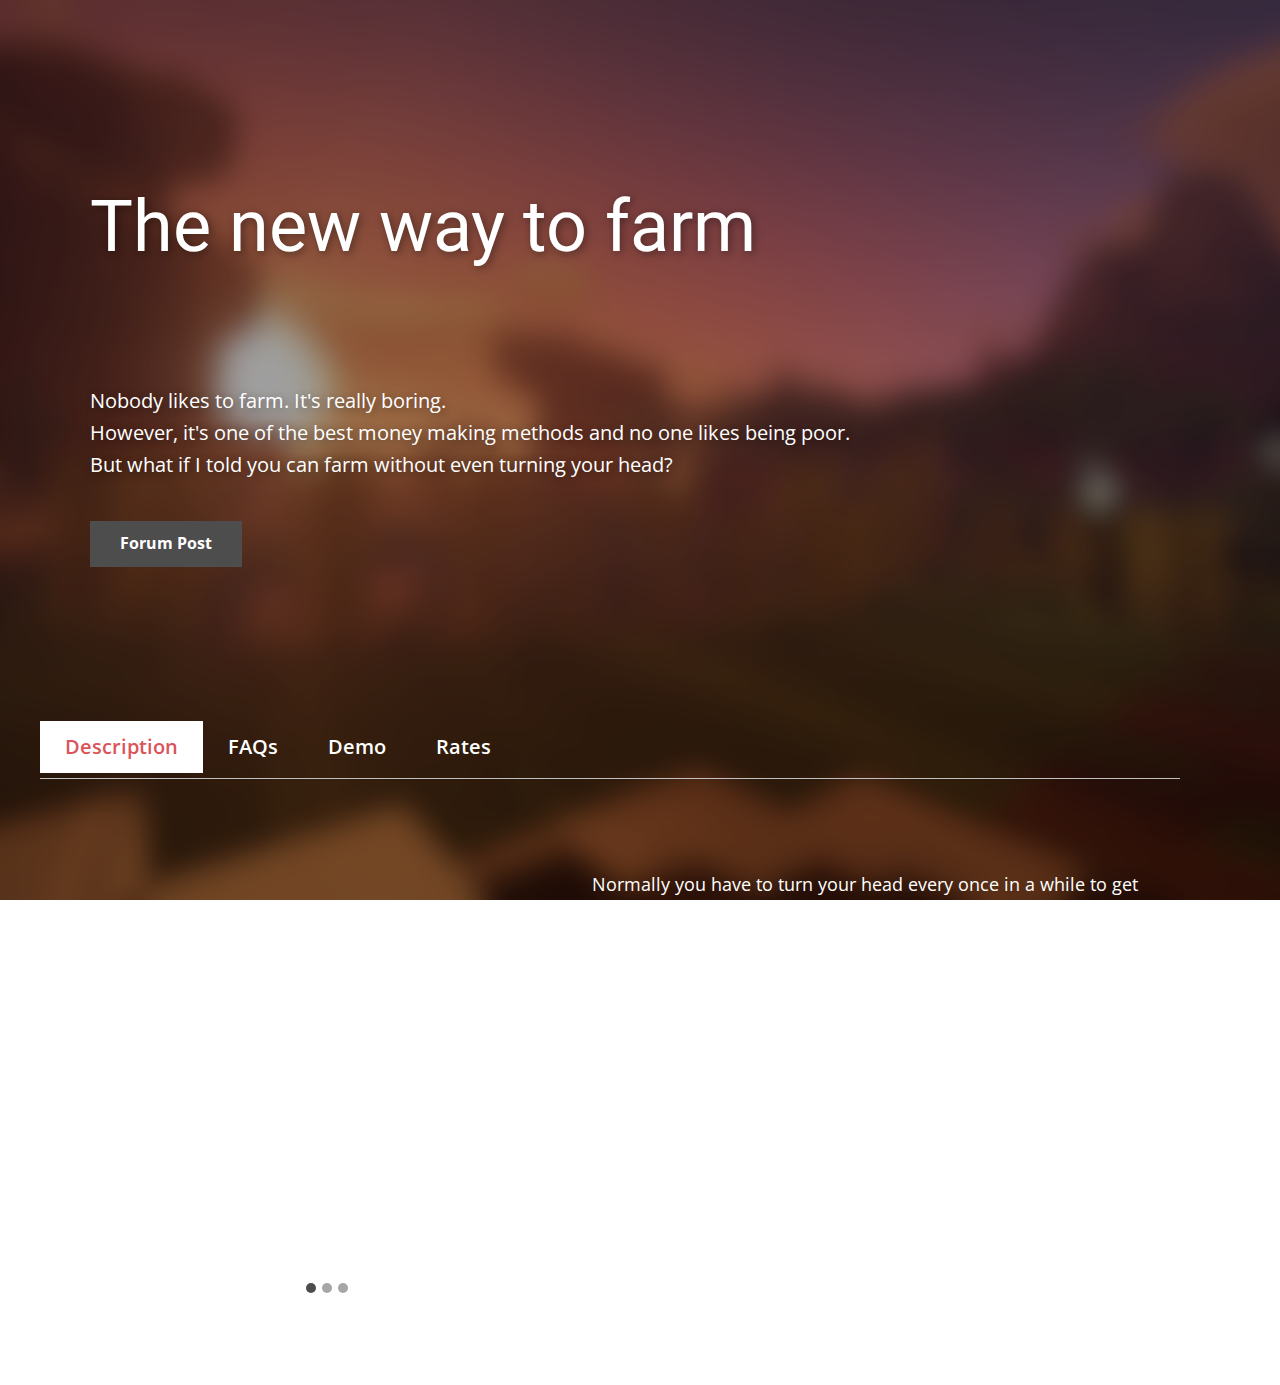
==== commit ae8092d8: "add forum post button" ====
--- a/index.html
+++ b/index.html
@@ -11,10 +11,11 @@
 <link rel="stylesheet" href="Farms-and-More.css" media="screen">
     <script class="u-script" type="text/javascript" src="jquery.js" defer=""></script>
     <script class="u-script" type="text/javascript" src="nicepage.js" defer=""></script>
-    <meta name="generator" content="Nicepage 3.6.2, nicepage.com">
+    <meta name="generator" content="Nicepage 3.7.2, nicepage.com">
     <meta property="og:title" content="Farms and more">
     <meta property="og:description" content="Semi-afk farms. Imagine manually turning.">
     <meta property="og:image" content="https://hypixelfarms.github.io/images/favicon.png">
+    <meta name="theme-color" content="#872323">
     <link rel="icon" href="images/favicon.png">
     
     
@@ -41,7 +42,7 @@
         <h1 class="u-text u-text-body-alt-color u-title u-text-1">The new way to farm</h1>
         <p class="u-large-text u-text u-text-body-alt-color u-text-variant u-text-2">Nobody likes to farm. It's really boring.<br>However, it's one of the best money making methods and no one likes being poor.<br>But what if I told you can farm without even turning your head?
         </p>
-        <a href="Farms-and-More.html#tabs" data-page-id="719825061" class="u-active-grey-50 u-border-0 u-btn u-button-style u-grey-70 u-hover-grey-60 u-btn-1">Wait what?</a>
+        <a href="https://hypixel.net/threads/new-way-to-farm-farms-more.3893859/" class="u-active-grey-50 u-border-0 u-btn u-button-style u-grey-70 u-hover-grey-60 u-btn-1" target="_blank">Forum Post</a>
       </div>
     </section>
     <section class="u-align-center u-clearfix u-section-2" id="tabs">
@@ -64,7 +65,7 @@
           <div class="u-tab-content">
             <div class="u-container-style u-custom-color-1 u-opacity u-opacity-0 u-tab-active u-tab-pane u-tab-pane-1" id="tab-0da5" role="tabpanel" aria-labelledby="link-tab-0da5">
               <div class="u-container-layout u-container-layout-1">
-                <p class="u-text u-text-1">Normally you have to turn your head every once in a while to get to the next row, which totally ruins the movie watching appearance.<br>
+                <p class="u-text u-text-1">Normally you have to turn your head every once in a while to get to the next row, which totally ruins the movie watching experience.<br>
                   <br>Wait till you hear about our new farm design.<br>
                   <br>Our redstone design handles all the turning for you. All you have to do is hold W, D, and left click! Bind left click to C or similar to farm with one hand.<br>
                   <br>And it's infinite farming!
@@ -130,7 +131,7 @@
             <div class="u-container-style u-custom-color-1 u-opacity u-opacity-0 u-tab-pane u-tab-pane-2" id="tab-3f70" role="tabpanel" aria-labelledby="link-tab-3f70">
               <div class="u-container-layout u-valign-top u-container-layout-2">
                 <p class="u-text u-text-2"><b>How do I get these farm designs?</b>
-                  <br>Join our <a href="discord.html" data-page-id="32118236" class="u-active-none u-border-none u-btn u-button-link u-button-style u-hover-none u-none u-text-palette-1-base u-btn-1" target="_blank">Discord server</a>. Make a ticket in #ticket and request the desired farm design. <i>Only make a ticket if you are buying a design or have already bought one and need help. Otherwise go to #help-chat.</i>
+                  <br>Join our <a href="https://hypixel.farm/discord" class="u-active-none u-border-none u-btn u-button-link u-button-style u-hover-none u-none u-text-palette-1-base u-btn-1" target="_blank">Discord server</a>. Make a ticket in #ticket and request the desired farm design. <i>Only make a ticket if you are buying a design or have already bought one and need help. Otherwise go to #help-chat.</i>
                   <br><b>What happens once I give the seller coins?</b>
                   <br>They will provide you with a .schematic or .litematic file. They require <a href="https://www.curseforge.com/minecraft/mc-mods/schematica" class="u-active-none u-border-none u-btn u-button-link u-button-style u-hover-none u-none u-text-palette-1-base u-btn-2" target="_blank">Schematica</a>/<a href="https://www.curseforge.com/minecraft/mc-mods/litematica" class="u-active-none u-border-none u-btn u-button-link u-button-style u-hover-none u-none u-text-palette-1-base u-btn-3" target="_blank">Litematica</a> mod.<br><b style="">Are there any requirements for the farms (excluding cocoa, pumpkins, and cane)?</b>
                   <br>Yes, you need to either be on minecraft version 1.12+, or have <a href="https://sk1er.club/mods/patcher" class="u-active-none u-border-none u-btn u-button-link u-button-style u-hover-none u-none u-text-palette-1-base u-btn-4" target="_blank">Patcher's</a> crop hit boxes on.<br><b style="">&nbsp;Do you need your island size upgraded?</b>
@@ -144,7 +145,7 @@
             <div class="u-container-style u-custom-color-1 u-opacity u-opacity-0 u-tab-pane u-tab-pane-3" id="tab-b218" role="tabpanel" aria-labelledby="link-tab-b218">
               <div class="u-container-layout u-container-layout-3">
                 <div class="u-video u-video-contain u-video-1">
-                  <div style="position: absolute;" class="embed-responsive">
+                  <div class="embed-responsive embed-responsive-1">
                     <iframe style="position: absolute;top: 0;left: 0;width: 100%;height: 100%;" class="embed-responsive-item" src="https://www.youtube.com/embed/UEpdYCo8IGE?mute=0&amp;showinfo=0&amp;controls=0&amp;start=0" frameborder="0" allowfullscreen=""></iframe>
                   </div>
                 </div>
--- a/nicepage.css
+++ b/nicepage.css
@@ -8196,6 +8196,56 @@
   display: block;
   width: 15px;
 }
+@media (min-width: 1200px) {
+  .u-text-default-xl {
+    display: table;
+    align-self: flex-start;
+  }
+  .u-text-default-xl:empty {
+    display: block;
+    width: 15px;
+  }
+}
+@media (min-width: 992px) and (max-width: 1199px) {
+  .u-text-default-lg {
+    display: table;
+    align-self: flex-start;
+  }
+  .u-text-default-lg:empty {
+    display: block;
+    width: 15px;
+  }
+}
+@media (min-width: 768px) and (max-width: 991px) {
+  .u-text-default-md {
+    display: table;
+    align-self: flex-start;
+  }
+  .u-text-default-md:empty {
+    display: block;
+    width: 15px;
+  }
+}
+@media (min-width: 576px) and (max-width: 767px) {
+  .u-text-default-sm {
+    display: table;
+    align-self: flex-start;
+  }
+  .u-text-default-sm:empty {
+    display: block;
+    width: 15px;
+  }
+}
+@media (max-width: 575px) {
+  .u-text-default-xs {
+    display: table;
+    align-self: flex-start;
+  }
+  .u-text-default-xs:empty {
+    display: block;
+    width: 15px;
+  }
+}
 .u-image,
 .u-background-effect-image,
 .u-video-poster {
@@ -16805,6 +16855,7 @@
   vertical-align: top;
 }
 .u-pagination {
+  margin-bottom: 0px;
   list-style: none;
   padding: 0;
   display: table;
@@ -16818,6 +16869,18 @@
 .u-pagination .u-pagination-item.disabled,
 .u-pagination .u-pagination-item.u-pagination-separator {
   pointer-events: none;
+}
+.u-pagination-left .u-pagination {
+  margin-left: 0 !important;
+  margin-right: auto !important;
+}
+.u-pagination-center .u-pagination {
+  margin-left: auto !important;
+  margin-right: auto !important;
+}
+.u-pagination-right .u-pagination {
+  margin-left: auto !important;
+  margin-right: 0 !important;
 }
 @media (max-width: 767px) {
   .u-pagination .u-pagination-item {
@@ -17750,6 +17813,23 @@
 .u-repeater-item {
   display: flex;
   position: relative;
+}
+.u-list-control {
+  display: flex;
+  position: relative;
+}
+.u-blog:not(.u-repeater),
+.u-products:not(.u-repeater) {
+  display: flex;
+  flex-direction: column;
+}
+.u-blog:not(.u-repeater) .u-repeater,
+.u-products:not(.u-repeater) .u-repeater {
+  flex: 1;
+}
+.u-blog:not(.u-repeater) .u-list-control,
+.u-products:not(.u-repeater) .u-list-control {
+  flex: 0;
 }
 .u-table table {
   width: 100%;
--- a/Farms-and-More.css
+++ b/Farms-and-More.css
@@ -5,6 +5,8 @@
 .u-section-1 .u-text-1 {
   text-shadow: 2px 2px 8px rgba(0,0,0,0.4);
   background-image: none;
+  text-transform: none;
+  font-weight: normal;
   margin: 187px 20px 0;
 }
 
@@ -28,8 +30,6 @@
   .u-section-1 .u-text-1 {
     margin-left: 0;
     margin-right: 0;
-    text-transform: none;
-    font-weight: normal;
   }
 
   .u-section-1 .u-text-2 {
@@ -186,6 +186,10 @@
   margin: 19px 173px 0;
 }
 
+.u-section-2 .embed-responsive-1 {
+  position: absolute;
+}
+
 .u-section-2 .u-text-3 {
   font-size: 1.25rem;
   margin: 19px 135px 0 298px;
@@ -206,6 +210,7 @@
 
 .u-section-2 .u-text-5 {
   font-size: 1.25rem;
+  background-image: none;
   margin: -192px 30px 0 513px;
 }
 
@@ -265,6 +270,12 @@
     margin-left: 330px;
   }
 
+  .u-section-2 .u-gallery-1 {
+    margin-top: 20px;
+    margin-right: 0;
+    margin-left: 330px;
+  }
+
   .u-section-2 .u-text-2 {
     margin-right: 12px;
   }
@@ -276,8 +287,8 @@
   }
 
   .u-section-2 .u-text-3 {
+    margin-right: 0;
     margin-left: 13px;
-    margin-right: 0;
   }
 
   .u-section-2 .u-text-4 {
@@ -285,7 +296,10 @@
   }
 
   .u-section-2 .u-text-5 {
-    margin-left: 123px;
+    width: auto;
+    margin-top: 20px;
+    margin-right: 123px;
+    margin-left: 0;
   }
 }
 
@@ -304,6 +318,10 @@
     margin-left: 190px;
   }
 
+  .u-section-2 .u-gallery-1 {
+    margin-left: 190px;
+  }
+
   .u-section-2 .u-container-layout-2 {
     padding-left: 10px;
     padding-right: 10px;
@@ -336,7 +354,8 @@
   }
 
   .u-section-2 .u-text-5 {
-    margin-left: 0;
+    margin-top: 17px;
+    margin-right: 0;
   }
 }
 
@@ -344,6 +363,7 @@
   .u-section-2 .u-tabs-1 {
     min-height: 763px;
     width: 340px;
+    margin-right: 0;
   }
 
   .u-section-2 .u-text-1 {
@@ -367,4 +387,9 @@
   .u-section-2 .u-text-4 {
     margin-right: 46px;
   }
+
+  .u-section-2 .u-text-5 {
+    margin-top: 30px;
+    margin-bottom: -18px;
+  }
 }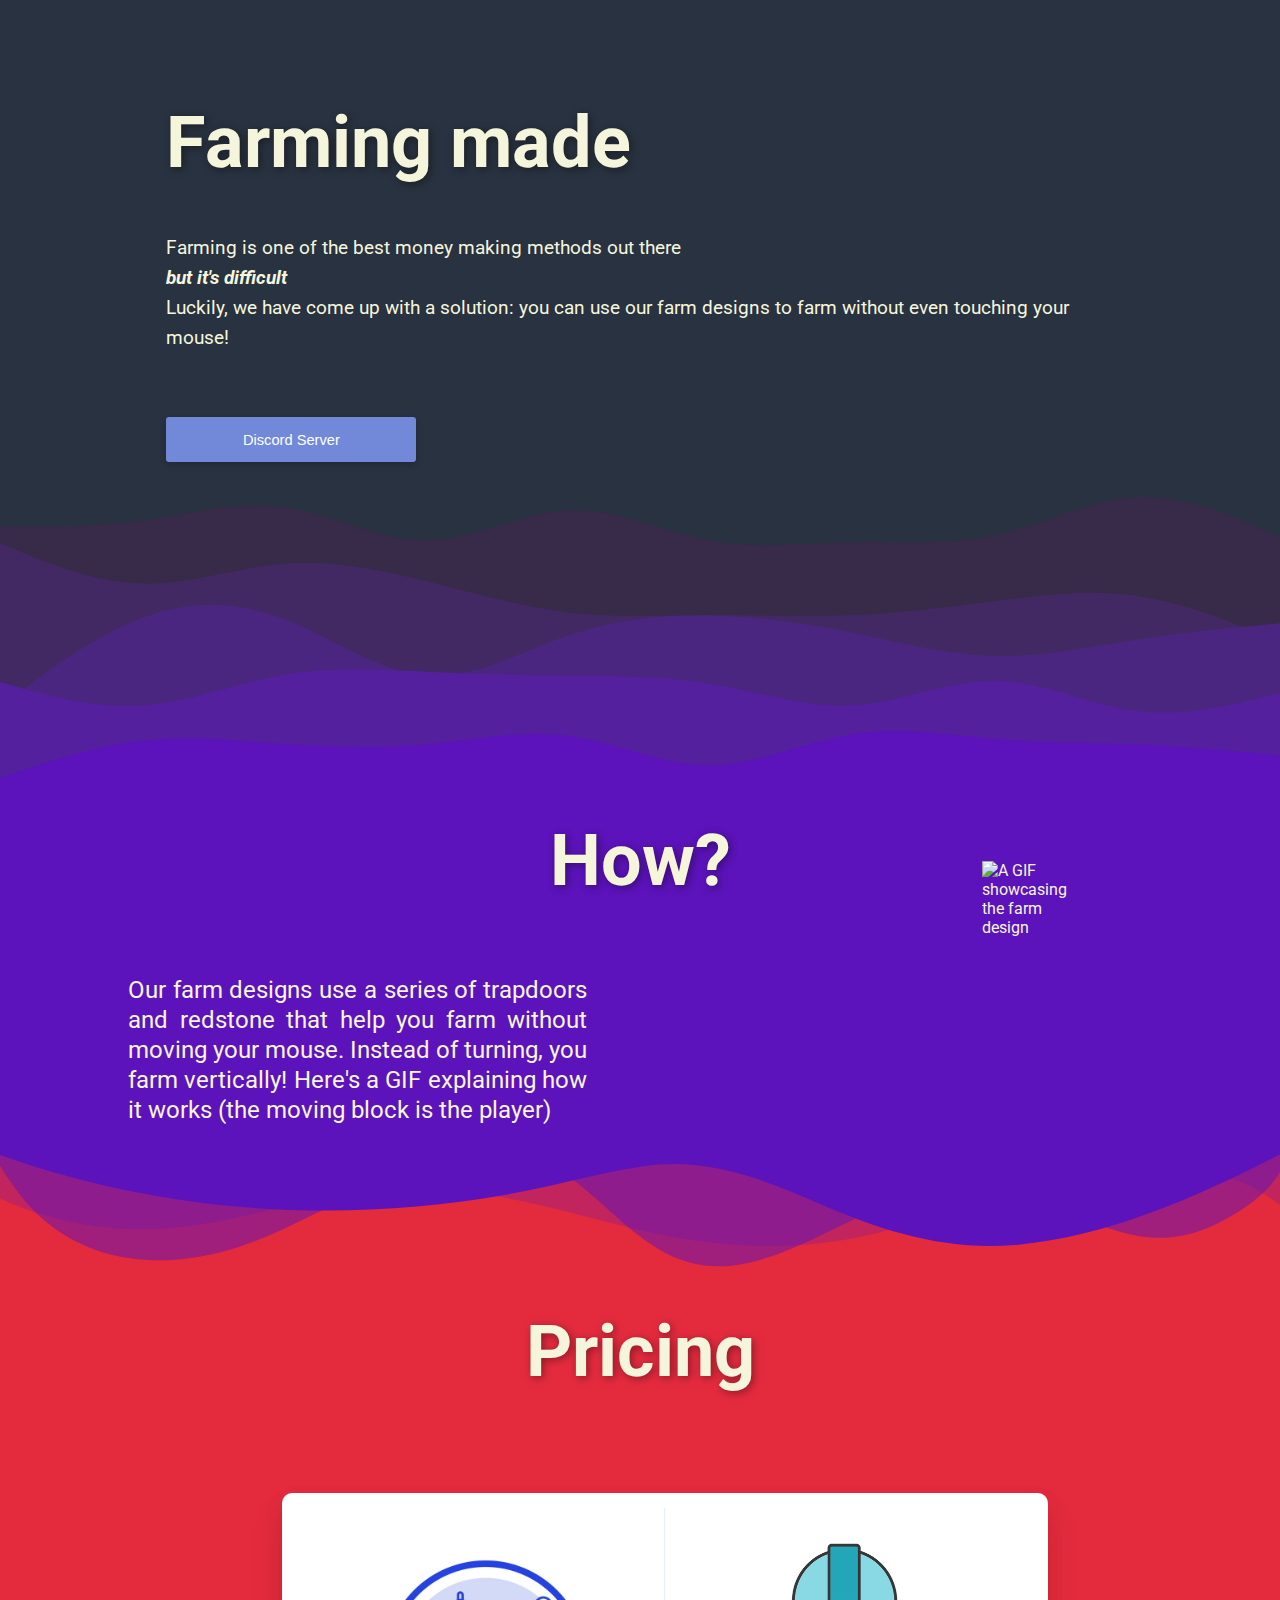
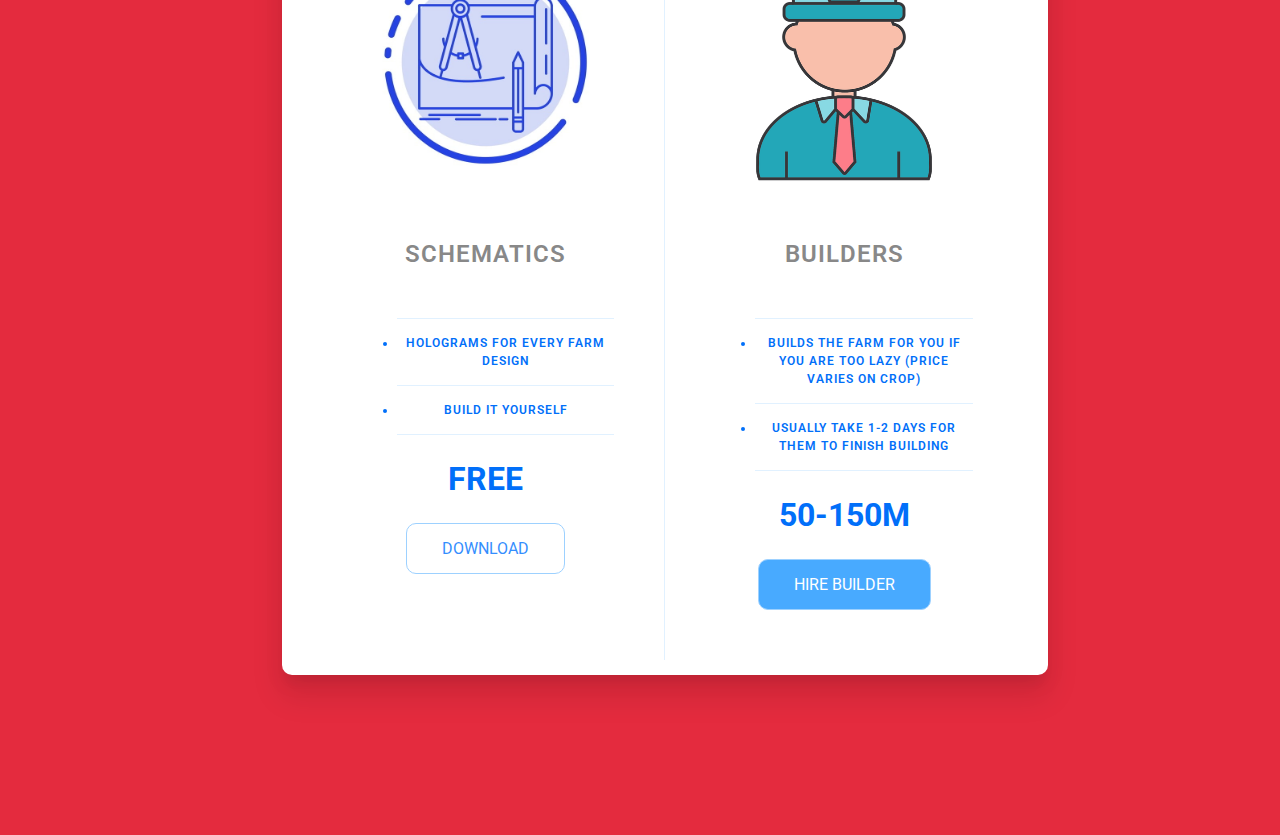
==== commit 2bfaaca8: "complete rewrite" ====
--- a/index.html
+++ b/index.html
@@ -1,173 +1,137 @@
 <!DOCTYPE html>
-<html style="font-size: 16px;" lang="en">
+<html lang="en">
   <head>
-    <meta name="viewport" content="width=device-width, initial-scale=1.0">
-    <meta charset="utf-8">
-    <meta name="keywords" content="Design Perfection">
-    <meta name="description" content="">
-    <meta name="page_type" content="np-template-header-footer-from-plugin">
+    <link rel="stylesheet" href="style.css" />
+    <link rel="shortcut icon" type="image/png" href="images/favicon.png" />
+    <script src="https://unpkg.com/typewriter-effect@latest/dist/core.js"></script>
+    <meta charset="UTF-8" />
+    <meta http-equiv="X-UA-Compatible" content="IE=edge" />
+    <meta name="viewport" content="width=device-width, initial-scale=1.0" />
     <title>Farms and More</title>
-    <link rel="stylesheet" href="nicepage.css" media="screen">
-<link rel="stylesheet" href="Farms-and-More.css" media="screen">
-    <script class="u-script" type="text/javascript" src="jquery.js" defer=""></script>
-    <script class="u-script" type="text/javascript" src="nicepage.js" defer=""></script>
-    <meta name="generator" content="Nicepage 3.7.2, nicepage.com">
-    <meta property="og:title" content="Farms and more">
-    <meta property="og:description" content="Semi-afk farms. Imagine manually turning.">
-    <meta property="og:image" content="https://hypixelfarms.github.io/images/favicon.png">
-    <meta name="theme-color" content="#872323">
-    <link rel="icon" href="images/favicon.png">
-    
-    
-    
-    <link id="u-theme-google-font" rel="stylesheet" href="https://fonts.googleapis.com/css?family=Roboto:100,100i,300,300i,400,400i,500,500i,700,700i,900,900i|Open+Sans:300,300i,400,400i,600,600i,700,700i,800,800i">
-    
-    
-    
-    <script type="application/ld+json">{
-		"@context": "http://schema.org",
-		"@type": "Organization",
-		"name": "hypixelfarms",
-		"url": "index.html"
-}</script>
-    <meta property="og:title" content="Farms and More">
-    <meta property="og:type" content="website">
-    <meta name="theme-color" content="#478ac9">
-    <link rel="canonical" href="index.html">
-    <meta property="og:url" content="index.html">
   </head>
-  <body data-home-page="Farms-and-More.html" data-home-page-title="Farms and More" class="u-body u-image" style="background-position: 50% 50%; background-attachment: fixed; background-image: url(&quot;images/SvD9b9V.png&quot;);">
-    <section class="u-align-left u-clearfix u-section-1" src="" id="sec-b5fa">
-      <div class="u-clearfix u-sheet u-sheet-1">
-        <h1 class="u-text u-text-body-alt-color u-title u-text-1">The new way to farm</h1>
-        <p class="u-large-text u-text u-text-body-alt-color u-text-variant u-text-2">Nobody likes to farm. It's really boring.<br>However, it's one of the best money making methods and no one likes being poor.<br>But what if I told you can farm without even turning your head?
-        </p>
-        <a href="https://hypixel.net/threads/new-way-to-farm-farms-more.3893859/" class="u-active-grey-50 u-border-0 u-btn u-button-style u-grey-70 u-hover-grey-60 u-btn-1" target="_blank">Forum Post</a>
+  <body>
+    <header>
+      <h1>Farming made <strong id="typewriter"></strong></h1>
+      <p>
+        Farming is one of the best money making methods out there <br />
+        <em>but it's difficult</em> <br />
+        Luckily, we have come up with a solution: you can use our farm designs
+        to farm without even touching your mouse!
+      </p>
+      <a href="https://discord.com/invite/U3EysdpchG" target="_blank">
+        <button>Discord Server</button>
+      </a>
+      <script>
+        var app = document.getElementById("typewriter");
+
+        var typewriter = new Typewriter(app, {
+          loop: true,
+          delay: 75,
+        });
+
+        typewriter
+          .pauseFor(1500)
+          .typeString("easy")
+          .pauseFor(1500)
+          .deleteChars(4)
+          .typeString("efficient")
+          .pauseFor(1500)
+          .deleteChars(9)
+          .typeString("keyboard-only")
+          .pauseFor(2000)
+          .start();
+      </script>
+    </header>
+    <div class="spacer waves"></div>
+    <section class="purple">
+      <h1 class="title">How?</h1>
+      <div class="demo">
+        <div>
+          <p class="description">
+            Our farm designs use a series of trapdoors and redstone that help
+            you farm without moving your mouse. Instead of turning, you farm
+            vertically! Here's a GIF explaining how it works (the moving block
+            is the player)
+          </p>
+        </div>
+        <div>
+          <img
+            src="images/demo.gif"
+            alt="A GIF showcasing the farm design"
+            class="gif"
+          />
+        </div>
       </div>
     </section>
-    <section class="u-align-center u-clearfix u-section-2" id="tabs">
-      <div class="u-clearfix u-sheet u-valign-top u-sheet-1">
-        <div class="u-tabs u-tabs-1">
-          <ul class="u-border-1 u-border-grey-25 u-tab-list u-unstyled" role="tablist">
-            <li class="u-tab-item" role="presentation">
-              <a class="active u-active-white u-button-style u-tab-link u-text-active-palette-2-base u-text-body-alt-color u-text-hover-white u-tab-link-1" id="link-tab-0da5" href="#tab-0da5" role="tab" aria-controls="tab-0da5" aria-selected="true">Description</a>
-            </li>
-            <li class="u-tab-item" role="presentation">
-              <a class="u-active-white u-button-style u-tab-link u-text-active-palette-2-base u-text-body-alt-color u-text-hover-white u-tab-link-2" id="link-tab-3f70" href="#tab-3f70" role="tab" aria-controls="tab-3f70" aria-selected="false">FAQs</a>
-            </li>
-            <li class="u-tab-item" role="presentation">
-              <a class="u-active-white u-button-style u-tab-link u-text-active-palette-2-base u-text-body-alt-color u-text-hover-white u-tab-link-3" id="link-tab-b218" href="#tab-b218" role="tab" aria-controls="tab-b218" aria-selected="false">Demo</a>
-            </li>
-            <li class="u-tab-item" role="presentation">
-              <a class="u-active-white u-button-style u-tab-link u-text-active-palette-2-base u-text-body-alt-color u-text-hover-white u-tab-link-4" id="link-tab-6948" href="#tab-6948" role="tab" aria-controls="tab-6948" aria-selected="false">Rates</a>
-            </li>
-          </ul>
-          <div class="u-tab-content">
-            <div class="u-container-style u-custom-color-1 u-opacity u-opacity-0 u-tab-active u-tab-pane u-tab-pane-1" id="tab-0da5" role="tabpanel" aria-labelledby="link-tab-0da5">
-              <div class="u-container-layout u-container-layout-1">
-                <p class="u-text u-text-1">Normally you have to turn your head every once in a while to get to the next row, which totally ruins the movie watching experience.<br>
-                  <br>Wait till you hear about our new farm design.<br>
-                  <br>Our redstone design handles all the turning for you. All you have to do is hold W, D, and left click! Bind left click to C or similar to farm with one hand.<br>
-                  <br>And it's infinite farming!
-                </p>
-                <div class="u-carousel u-gallery u-layout-carousel u-lightbox u-no-transition u-product-zoom u-show-text-none u-gallery-1" data-interval="5000" data-u-ride="carousel" id="carousel-03bb">
-                  <ol class="u-absolute-hcenter u-carousel-indicators u-carousel-indicators-1">
-                    <li data-u-target="#carousel-03bb" data-u-slide-to="0" class="u-active u-grey-70 u-shape-circle" style="width: 10px; height: 10px;"></li>
-                    <li data-u-target="#carousel-03bb" data-u-slide-to="1" class="u-grey-70 u-shape-circle" style="width: 10px; height: 10px;"></li>
-                    <li data-u-target="#carousel-03bb" data-u-slide-to="2" class="u-grey-70 u-shape-circle" style="width: 10px; height: 10px;"></li>
-                  </ol>
-                  <div class="u-carousel-inner u-gallery-inner" role="listbox">
-                    <div class="u-active u-carousel-item u-gallery-item">
-                      <div class="u-back-slide" data-image-width="1920" data-image-height="1080">
-                        <img class="u-back-image u-expanded" src="https://cdn.discordapp.com/attachments/802883640731893782/805129166189101096/unknown.png" alt="">
-                      </div>
-                      <div class="u-over-slide u-over-slide-1">
-                        <h3 class="u-gallery-heading"></h3>
-                        <p class="u-gallery-text"></p>
-                      </div>
-                    </div>
-                    <div class="u-carousel-item u-gallery-item">
-                      <div class="u-back-slide" data-image-width="1600" data-image-height="900">
-                        <img class="u-back-image u-expanded" src="images/unknown1.png" alt="">
-                      </div>
-                      <div class="u-over-slide u-over-slide-2">
-                        <h3 class="u-gallery-heading"></h3>
-                        <p class="u-gallery-text"></p>
-                      </div>
-                    </div>
-                    <div class="u-carousel-item u-gallery-item" data-image-width="1600" data-image-height="900">
-                      <div class="u-back-slide">
-                        <img class="u-back-image u-expanded" src="images/unknown.png">
-                      </div>
-                      <div class="u-over-slide u-over-slide-3">
-                        <h3 class="u-gallery-heading"></h3>
-                        <p class="u-gallery-text"></p>
-                      </div>
-                    </div>
-                  </div>
-                  <a class="u-absolute-vcenter u-carousel-control u-carousel-control-prev u-icon-rectangle u-opacity u-opacity-70 u-text-body-alt-color u-carousel-control-1" href="#carousel-03bb" role="button" data-u-slide="prev">
-                    <span aria-hidden="true">
-                      <svg viewBox="0 0 256 256"><g><polygon points="207.093,30.187 176.907,0 48.907,128 176.907,256 207.093,225.813 109.28,128"></polygon>
-</g></svg>
-                    </span>
-                    <span class="sr-only">
-                      <svg viewBox="0 0 256 256"><g><polygon points="207.093,30.187 176.907,0 48.907,128 176.907,256 207.093,225.813 109.28,128"></polygon>
-</g></svg>
-                    </span>
-                  </a>
-                  <a class="u-absolute-vcenter u-carousel-control u-carousel-control-next u-icon-rectangle u-opacity u-opacity-70 u-text-body-alt-color u-carousel-control-2" href="#carousel-03bb" role="button" data-u-slide="next">
-                    <span aria-hidden="true">
-                      <svg viewBox="0 0 306 306"><g id="chevron-right"><polygon points="94.35,0 58.65,35.7 175.95,153 58.65,270.3 94.35,306 247.35,153"></polygon>
-</g></svg>
-                    </span>
-                    <span class="sr-only">
-                      <svg viewBox="0 0 306 306"><g id="chevron-right"><polygon points="94.35,0 58.65,35.7 175.95,153 58.65,270.3 94.35,306 247.35,153"></polygon>
-</g></svg>
-                    </span>
-                  </a>
-                </div>
-              </div>
+    <section class="red">
+      <h1 class="title">Pricing</h1>
+
+      <div class="background">
+        <div class="container">
+          <div class="panel pricing-table">
+            <div class="pricing-plan">
+              <img
+                src="images/blueprint.jpg"
+                alt="blueprint"
+                class="pricing-img"
+              />
+              <h2 class="pricing-header">Schematics</h2>
+              <ul class="pricing-features">
+                <li class="pricing-features-item">
+                  Holograms for every farm design
+                </li>
+                <li class="pricing-features-item">Build it yourself</li>
+              </ul>
+              <span class="pricing-price">Free</span>
+              <a href="schematics.zip" class="pricing-button">Download</a>
             </div>
-            <div class="u-container-style u-custom-color-1 u-opacity u-opacity-0 u-tab-pane u-tab-pane-2" id="tab-3f70" role="tabpanel" aria-labelledby="link-tab-3f70">
-              <div class="u-container-layout u-valign-top u-container-layout-2">
-                <p class="u-text u-text-2"><b>How do I get these farm designs?</b>
-                  <br>Join our <a href="https://hypixel.farm/discord" class="u-active-none u-border-none u-btn u-button-link u-button-style u-hover-none u-none u-text-palette-1-base u-btn-1" target="_blank">Discord server</a>. Make a ticket in #ticket and request the desired farm design. <i>Only make a ticket if you are buying a design or have already bought one and need help. Otherwise go to #help-chat.</i>
-                  <br><b>What happens once I give the seller coins?</b>
-                  <br>They will provide you with a .schematic or .litematic file. They require <a href="https://www.curseforge.com/minecraft/mc-mods/schematica" class="u-active-none u-border-none u-btn u-button-link u-button-style u-hover-none u-none u-text-palette-1-base u-btn-2" target="_blank">Schematica</a>/<a href="https://www.curseforge.com/minecraft/mc-mods/litematica" class="u-active-none u-border-none u-btn u-button-link u-button-style u-hover-none u-none u-text-palette-1-base u-btn-3" target="_blank">Litematica</a> mod.<br><b style="">Are there any requirements for the farms (excluding cocoa, pumpkins, and cane)?</b>
-                  <br>Yes, you need to either be on minecraft version 1.12+, or have <a href="https://sk1er.club/mods/patcher" class="u-active-none u-border-none u-btn u-button-link u-button-style u-hover-none u-none u-text-palette-1-base u-btn-4" target="_blank">Patcher's</a> crop hit boxes on.<br><b style="">&nbsp;Do you need your island size upgraded?</b>
-                  <br>Short Answer, yes. But we will most likely have schematics for non-upgraded islands too.<br><b>Are these schematics bannable?</b>
-                  <br>As long as you are there pressing all the keys, no. If you abuse bugs, you may be banned.<br><b>I'm too lazy! Can someone build these farms for me?</b>
-                  <br>Yes! People with the Builder role are willing to build for you.<br><b>How do I make sure I don't get scammed?</b>
-                  <br>The buyer has to pay half or more before the builder starts farming. The only people that can sell you these farms/build them for you are people with the builder role. If they do not, <b>they are impersonators and should be reported to the owners.</b>
-                </p>
-              </div>
-            </div>
-            <div class="u-container-style u-custom-color-1 u-opacity u-opacity-0 u-tab-pane u-tab-pane-3" id="tab-b218" role="tabpanel" aria-labelledby="link-tab-b218">
-              <div class="u-container-layout u-container-layout-3">
-                <div class="u-video u-video-contain u-video-1">
-                  <div class="embed-responsive embed-responsive-1">
-                    <iframe style="position: absolute;top: 0;left: 0;width: 100%;height: 100%;" class="embed-responsive-item" src="https://www.youtube.com/embed/UEpdYCo8IGE?mute=0&amp;showinfo=0&amp;controls=0&amp;start=0" frameborder="0" allowfullscreen=""></iframe>
-                  </div>
-                </div>
-                <p class="u-small-text u-text u-text-font u-text-variant u-text-3">A video showcasing how the wart farm turns for you.</p>
-              </div>
-            </div>
-            <div class="u-container-style u-custom-color-1 u-opacity u-opacity-0 u-tab-pane u-tab-pane-4" id="tab-6948" role="tabpanel" aria-labelledby="link-tab-6948">
-              <div class="u-container-layout u-container-layout-4">
-                <p class="u-text u-text-4"><b>Price for Schematics</b>
-                  <br>Netherwart: FREE<br>Pumpkin/Melon farm: 10mill<br>Sugar cane farm: 10mill<br>Potato/carrot/wheat farm: 10mill<br>Cocoa bean farm: 10mill<br>
-                </p>
-                <p class="u-text u-text-5"><b>Price for building (comes with schematic on request)</b>
-                  <br>Netherwart farm price: 50m<br>Pumpkin/Melon farm price: 120mill<br>Sugar cane farm price: 150mill<br>Potato/carrot/wheat farm price: 80mill<br>Cocoa price: 120mill
-                </p>
-              </div>
+
+            <div class="pricing-plan">
+              <img src="images/builder.png" alt="builder" class="pricing-img" />
+              <h2 class="pricing-header">Builders</h2>
+              <ul class="pricing-features">
+                <li class="pricing-features-item">
+                  Builds the farm for you if you are too lazy (price varies on
+                  crop)
+                </li>
+                <li class="pricing-features-item">
+                  Usually take 1-2 days for them to finish building
+                </li>
+              </ul>
+              <span class="pricing-price">50-150m</span>
+              <a
+                href="discord.html"
+                target="_blank"
+                class="pricing-button is-featured"
+                >Hire builder</a
+              >
             </div>
           </div>
         </div>
       </div>
+      <div class="curve">
+        <svg
+          data-name="Layer 1"
+          xmlns="http://www.w3.org/2000/svg"
+          viewBox="0 0 1200 120"
+          preserveAspectRatio="none"
+        >
+          <path
+            d="M0,0V46.29c47.79,22.2,103.59,32.17,158,28,70.36-5.37,136.33-33.31,206.8-37.5C438.64,32.43,512.34,53.67,583,72.05c69.27,18,138.3,24.88,209.4,13.08,36.15-6,69.85-17.84,104.45-29.34C989.49,25,1113-14.29,1200,52.47V0Z"
+            opacity=".25"
+            class="shape-fill"
+          ></path>
+          <path
+            d="M0,0V15.81C13,36.92,27.64,56.86,47.69,72.05,99.41,111.27,165,111,224.58,91.58c31.15-10.15,60.09-26.07,89.67-39.8,40.92-19,84.73-46,130.83-49.67,36.26-2.85,70.9,9.42,98.6,31.56,31.77,25.39,62.32,62,103.63,73,40.44,10.79,81.35-6.69,119.13-24.28s75.16-39,116.92-43.05c59.73-5.85,113.28,22.88,168.9,38.84,30.2,8.66,59,6.17,87.09-7.5,22.43-10.89,48-26.93,60.65-49.24V0Z"
+            opacity=".5"
+            class="shape-fill"
+          ></path>
+          <path
+            d="M0,0V5.63C149.93,59,314.09,71.32,475.83,42.57c43-7.64,84.23-20.12,127.61-26.46,59-8.63,112.48,12.24,165.56,35.4C827.93,77.22,886,95.24,951.2,90c86.53-7,172.46-45.71,248.8-84.81V0Z"
+            class="shape-fill"
+          ></path>
+        </svg>
+      </div>
     </section>
-    
-    
-    
   </body>
-</html>+</html>
--- a/style.css
+++ b/style.css
@@ -0,0 +1,239 @@
+@import url("https://fonts.googleapis.com/css2?family=Roboto&display=swap");
+
+html {
+  scrollbar-color: #aaa #293240;
+}
+
+body {
+  color: beige;
+  font-family: "Roboto", sans-serif;
+  margin: 0;
+  background: #5c13bb;
+}
+
+header {
+  background: #293240;
+  position: relative;
+  padding-top: 100px;
+  padding-right: 13vw;
+  padding-bottom: 1px;
+  padding-left: 13vw;
+}
+
+h1 {
+  margin-top: 0;
+  font-size: 72px;
+  position: relative;
+  text-shadow: 2px 2px 8px rgba(0, 0, 0, 0.4);
+}
+
+p {
+  font-size: 19px;
+  line-height: 30px;
+}
+
+em {
+  font-weight: bold;
+}
+
+button {
+  display: inline-block;
+  font-family: Whitney, "Open Sans", Helvetica, sans-serif;
+  font-weight: 400;
+  font-size: 11pt;
+  border-radius: 3px;
+  cursor: pointer;
+  height: 45px;
+  width: 250px;
+  box-shadow: 0 2px 6px 0 rgba(0, 0, 0, 0.2);
+  background-color: #7289da;
+  border: 2px solid #7289da;
+  color: #fff;
+  position: relative;
+  top: 5vh;
+}
+
+button:hover {
+  background-color: #7289daa2;
+  border: 0;
+}
+
+.spacer {
+  aspect-ratio: 960/300;
+  width: 100%;
+  background-repeat: no-repeat;
+  background-position: center;
+  background-size: cover;
+}
+
+.waves {
+  background-image: url("images/layered-waves.svg");
+}
+
+section {
+  position: relative;
+  padding: 0 10vw;
+}
+
+.purple {
+  background: #5c13bb;
+}
+
+.title {
+  text-align: center;
+}
+
+.description {
+  width: 50%;
+  font-size: 24px;
+  text-align: justify;
+}
+
+.demo {
+  display: flex;
+}
+
+.gif {
+  max-width: 200%;
+  height: auto;
+  width: 300px;
+  position: relative;
+  bottom: 10vh;
+  right: 5vw;
+}
+
+.curve {
+  position: absolute;
+  top: 0;
+  left: 0;
+  width: 100%;
+  overflow: hidden;
+  line-height: 0;
+}
+
+.curve .shape-fill {
+  fill: #5c13bb;
+}
+
+.red {
+  background: #e42b3e;
+  padding: 160px 10vw;
+}
+
+.container {
+  margin: 0 auto;
+  padding: 50px 0 0;
+  max-width: 960px;
+  width: 70%;
+}
+
+.panel {
+  background-color: #fff;
+  border-radius: 10px;
+  padding: 15px 25px;
+  position: relative;
+  width: 100%;
+  z-index: 10;
+}
+
+.pricing-table {
+  box-shadow: 0px 10px 13px -6px rgba(0, 0, 0, 0.08),
+    0px 20px 31px 3px rgba(0, 0, 0, 0.09), 0px 8px 20px 7px rgba(0, 0, 0, 0.02);
+  display: flex;
+  flex-direction: column;
+}
+
+@media (min-width: 900px) {
+  .pricing-table {
+    flex-direction: row;
+  }
+}
+
+.pricing-table * {
+  text-align: center;
+  text-transform: uppercase;
+}
+
+.pricing-plan {
+  border-bottom: 1px solid #e1f1ff;
+  padding: 25px;
+}
+
+.pricing-plan:last-child {
+  border-bottom: none;
+}
+
+@media (min-width: 900px) {
+  .pricing-plan {
+    border-bottom: none;
+    border-right: 1px solid #e1f1ff;
+    flex-basis: 100%;
+    padding: 25px 50px;
+  }
+
+  .pricing-plan:last-child {
+    border-right: none;
+  }
+}
+
+.pricing-img {
+  margin-bottom: 25px;
+  max-width: 100%;
+}
+
+.pricing-header {
+  color: #888;
+  font-weight: 600;
+  letter-spacing: 1px;
+}
+
+.pricing-features {
+  color: #016ff9;
+  font-weight: 600;
+  letter-spacing: 1px;
+  margin: 50px 0 25px;
+}
+
+.pricing-features-item {
+  border-top: 1px solid #e1f1ff;
+  font-size: 12px;
+  line-height: 1.5;
+  padding: 15px 0;
+}
+
+.pricing-features-item:last-child {
+  border-bottom: 1px solid #e1f1ff;
+}
+
+.pricing-price {
+  color: #016ff9;
+  display: block;
+  font-size: 32px;
+  font-weight: 700;
+}
+
+.pricing-button {
+  border: 1px solid #9dd1ff;
+  border-radius: 10px;
+  color: #348efe;
+  display: inline-block;
+  margin: 25px 0;
+  padding: 15px 35px;
+  text-decoration: none;
+  transition: all 150ms ease-in-out;
+}
+
+.pricing-button:hover,
+.pricing-button:focus {
+  background-color: #e1f1ff;
+}
+
+.pricing-button.is-featured {
+  background-color: #48aaff;
+  color: #fff;
+}
+
+.pricing-button.is-featured:hover,
+.pricing-button.is-featured:active {
+  background-color: #269aff;
+}
